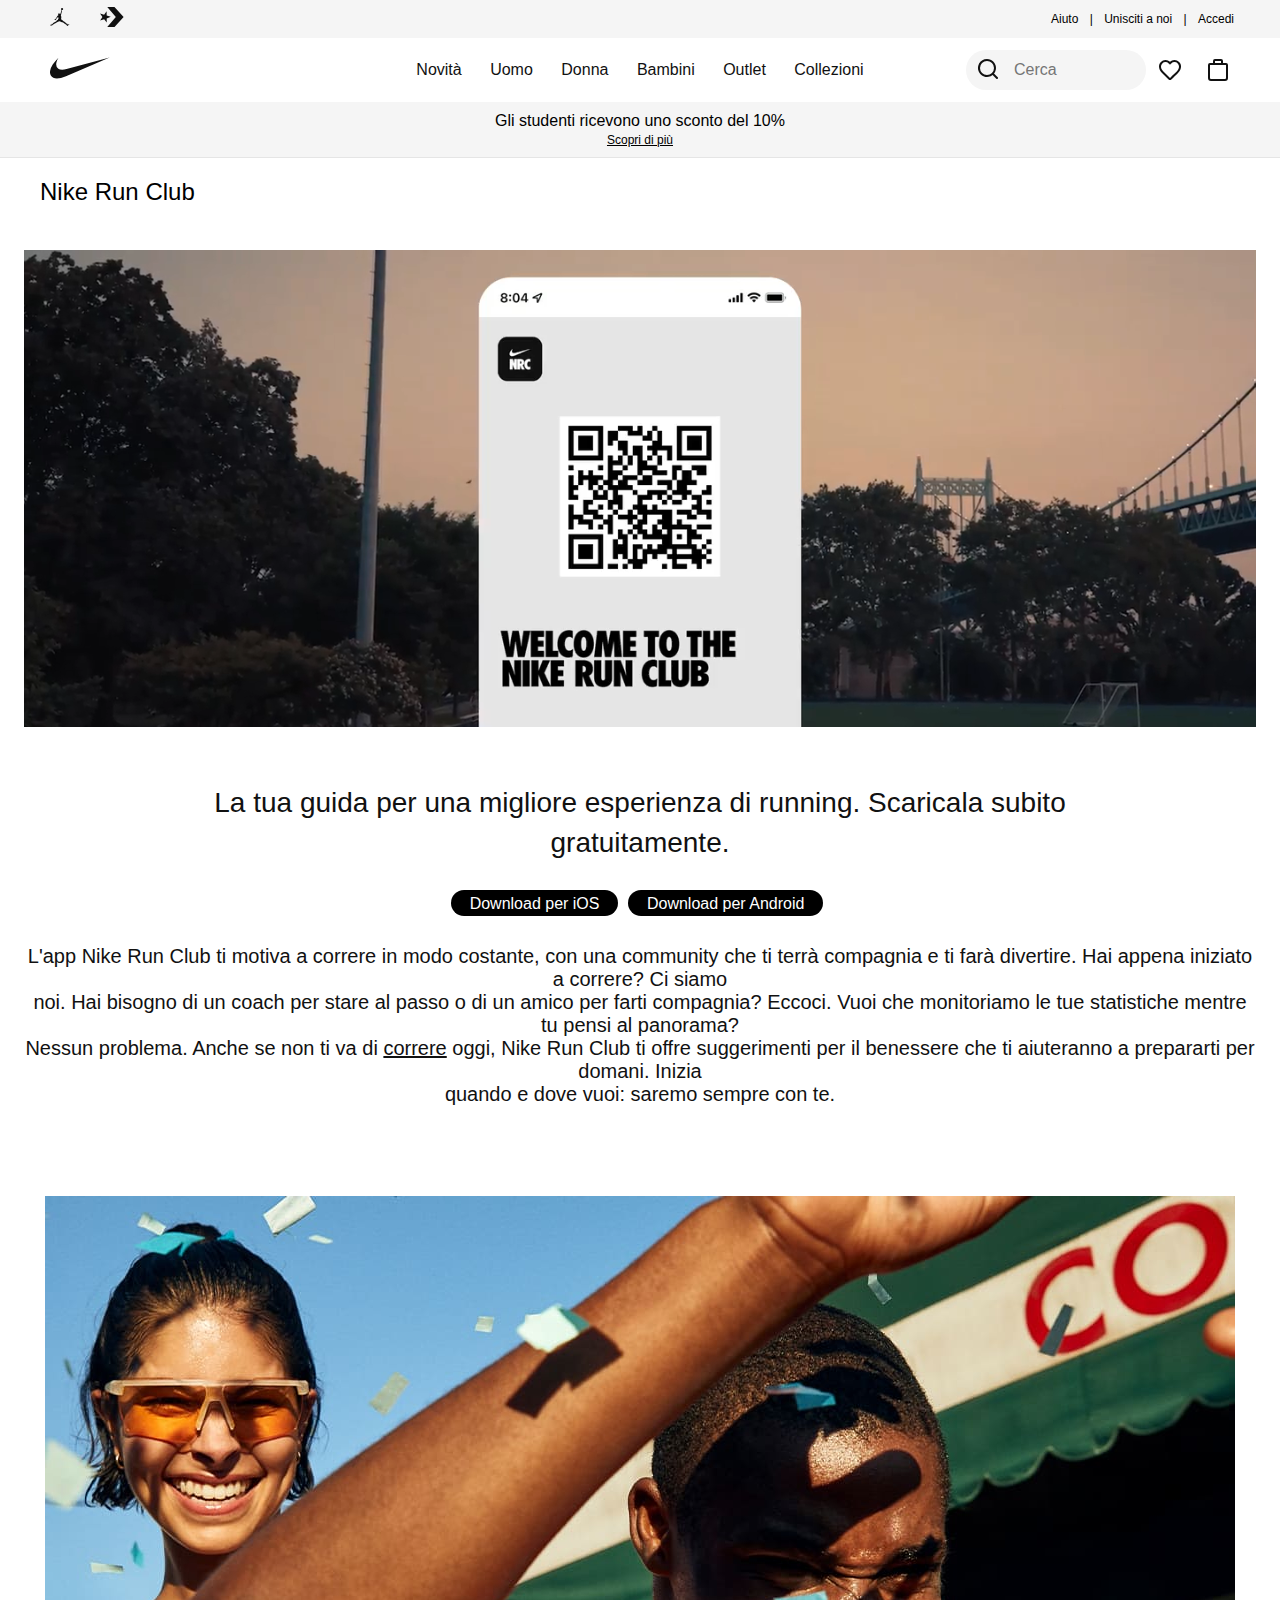
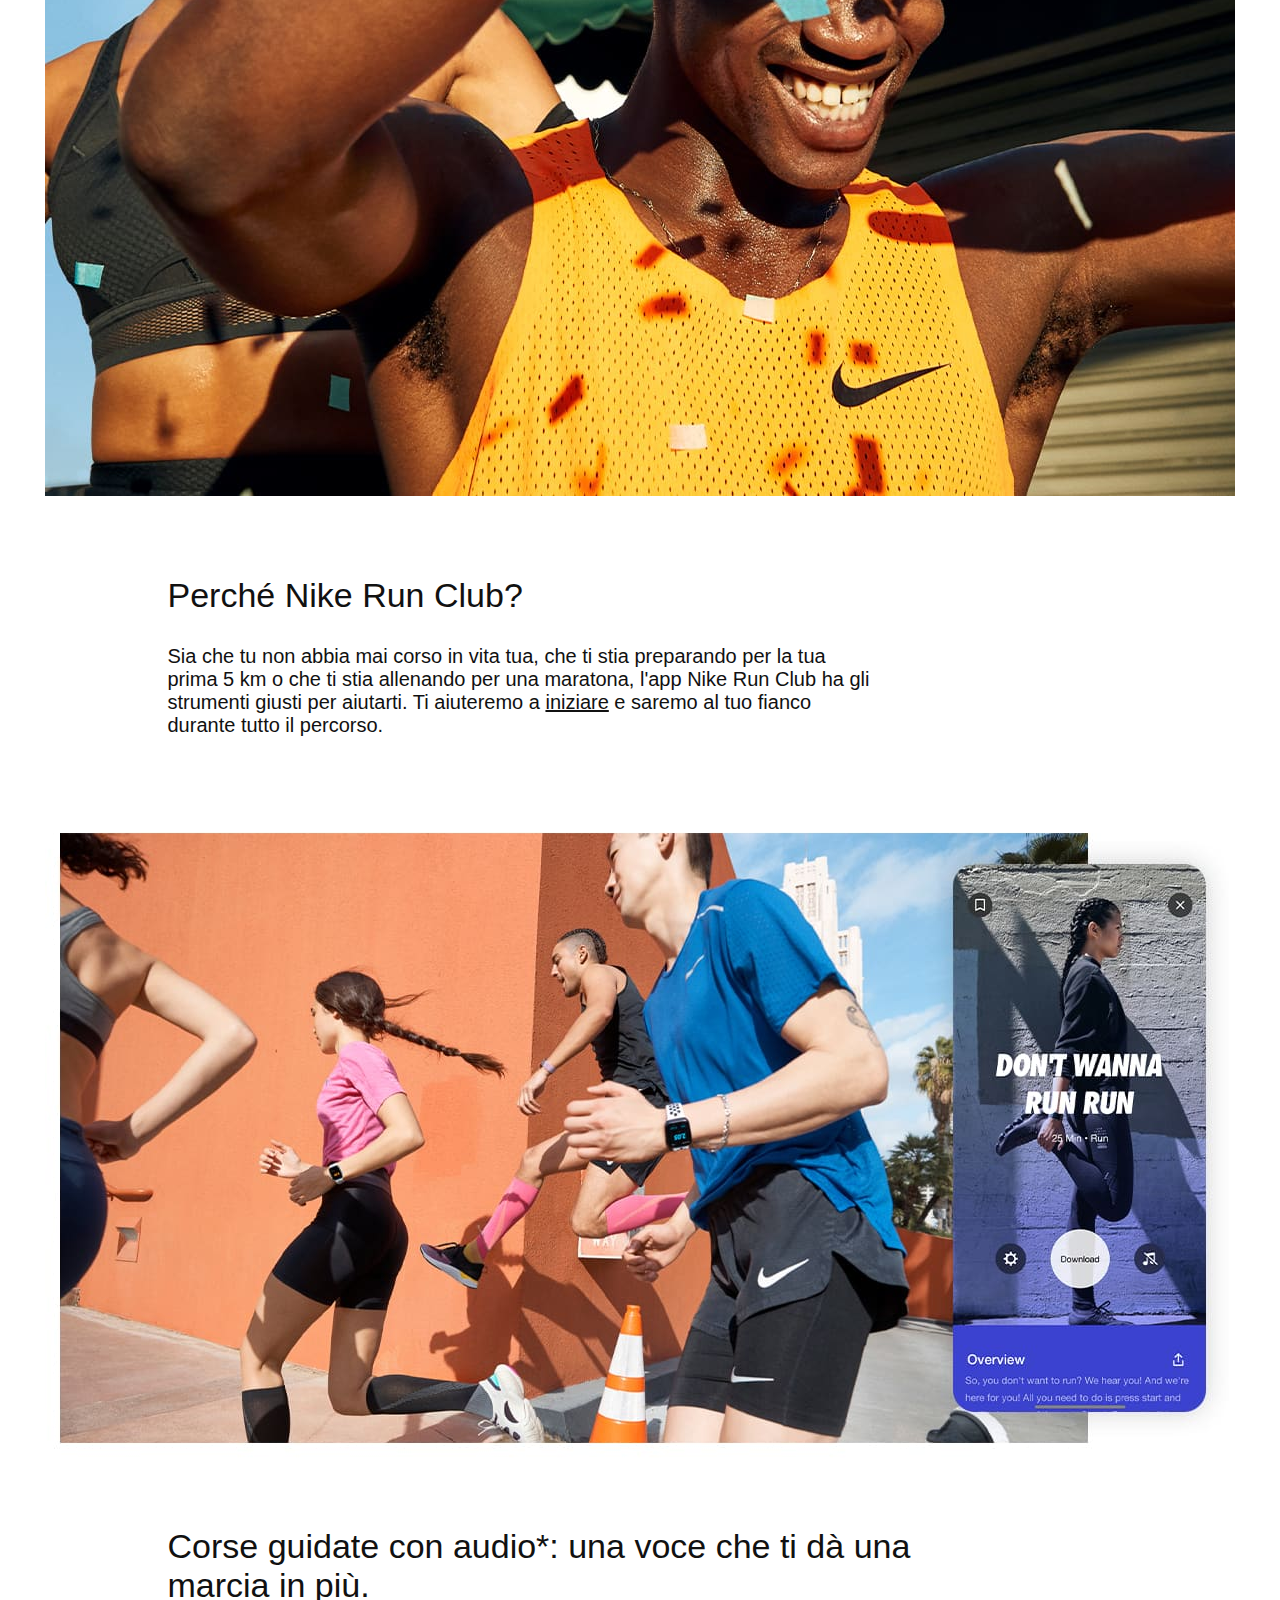
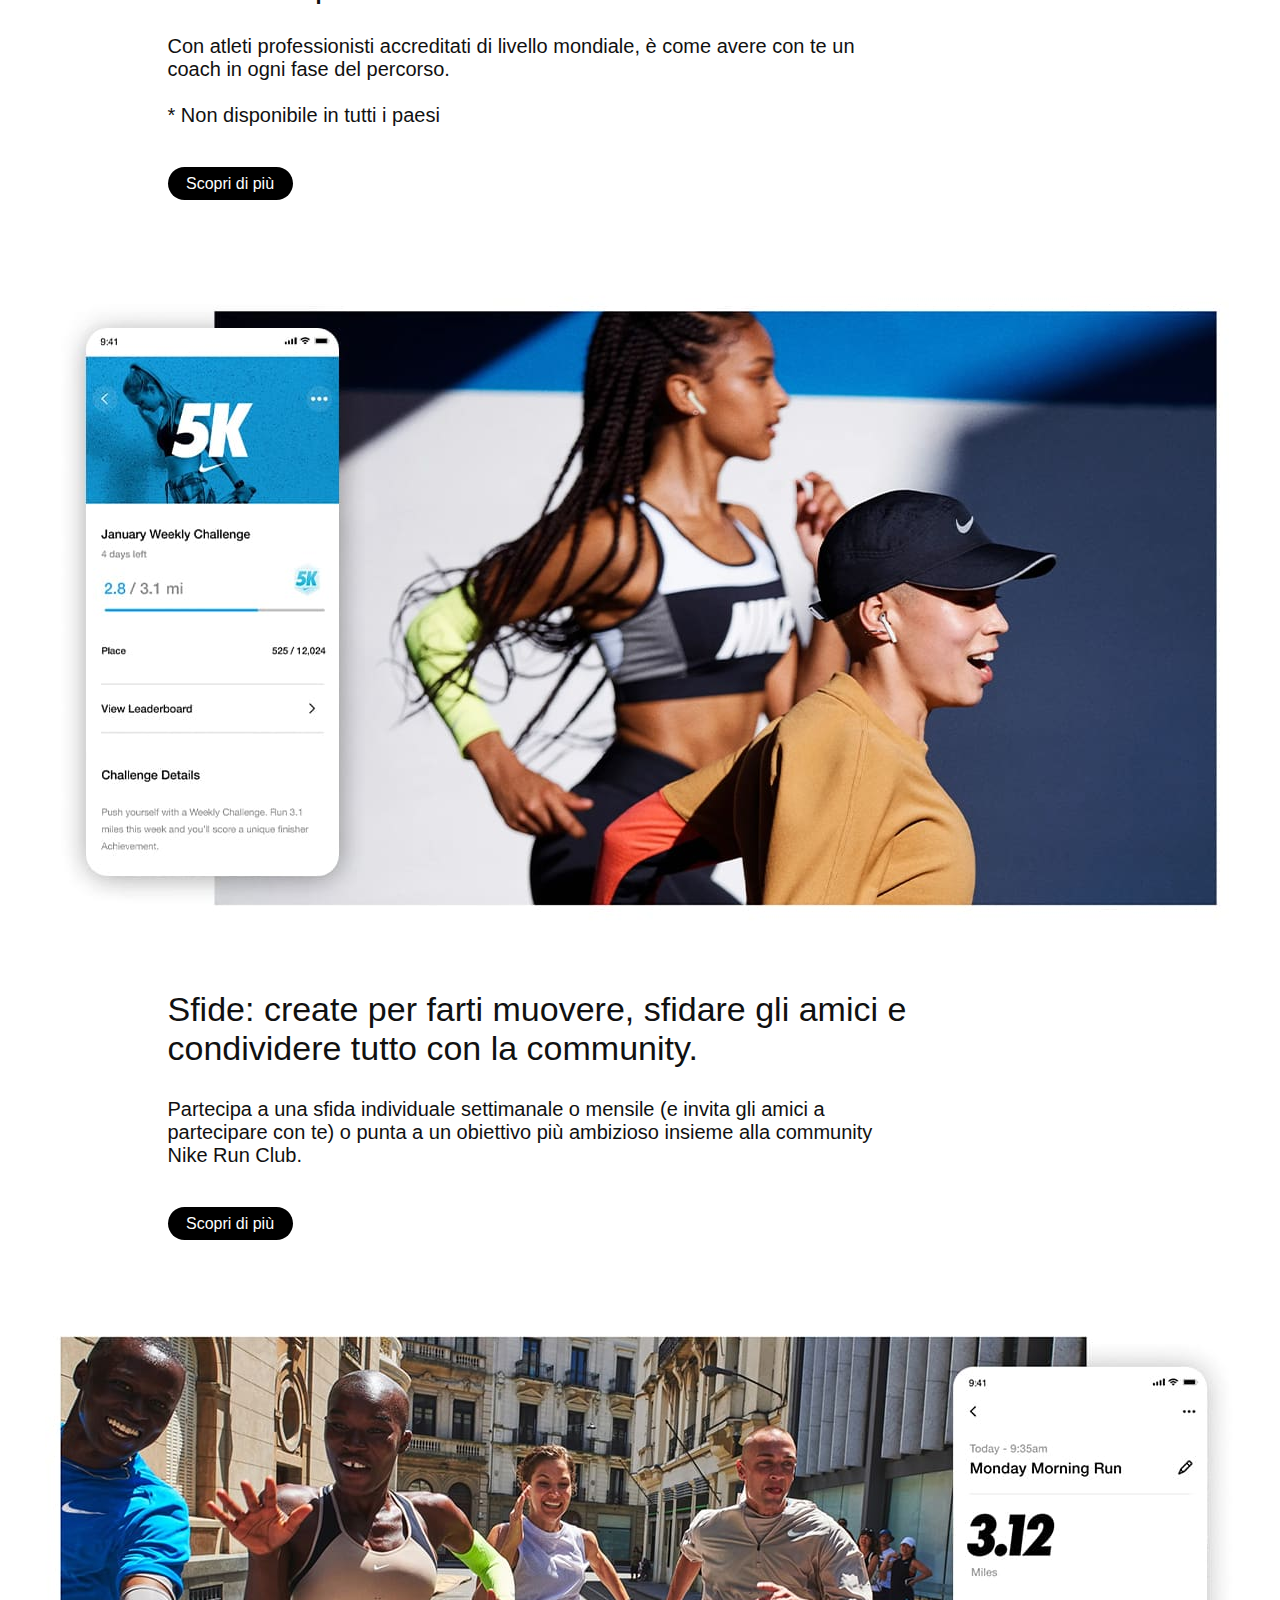
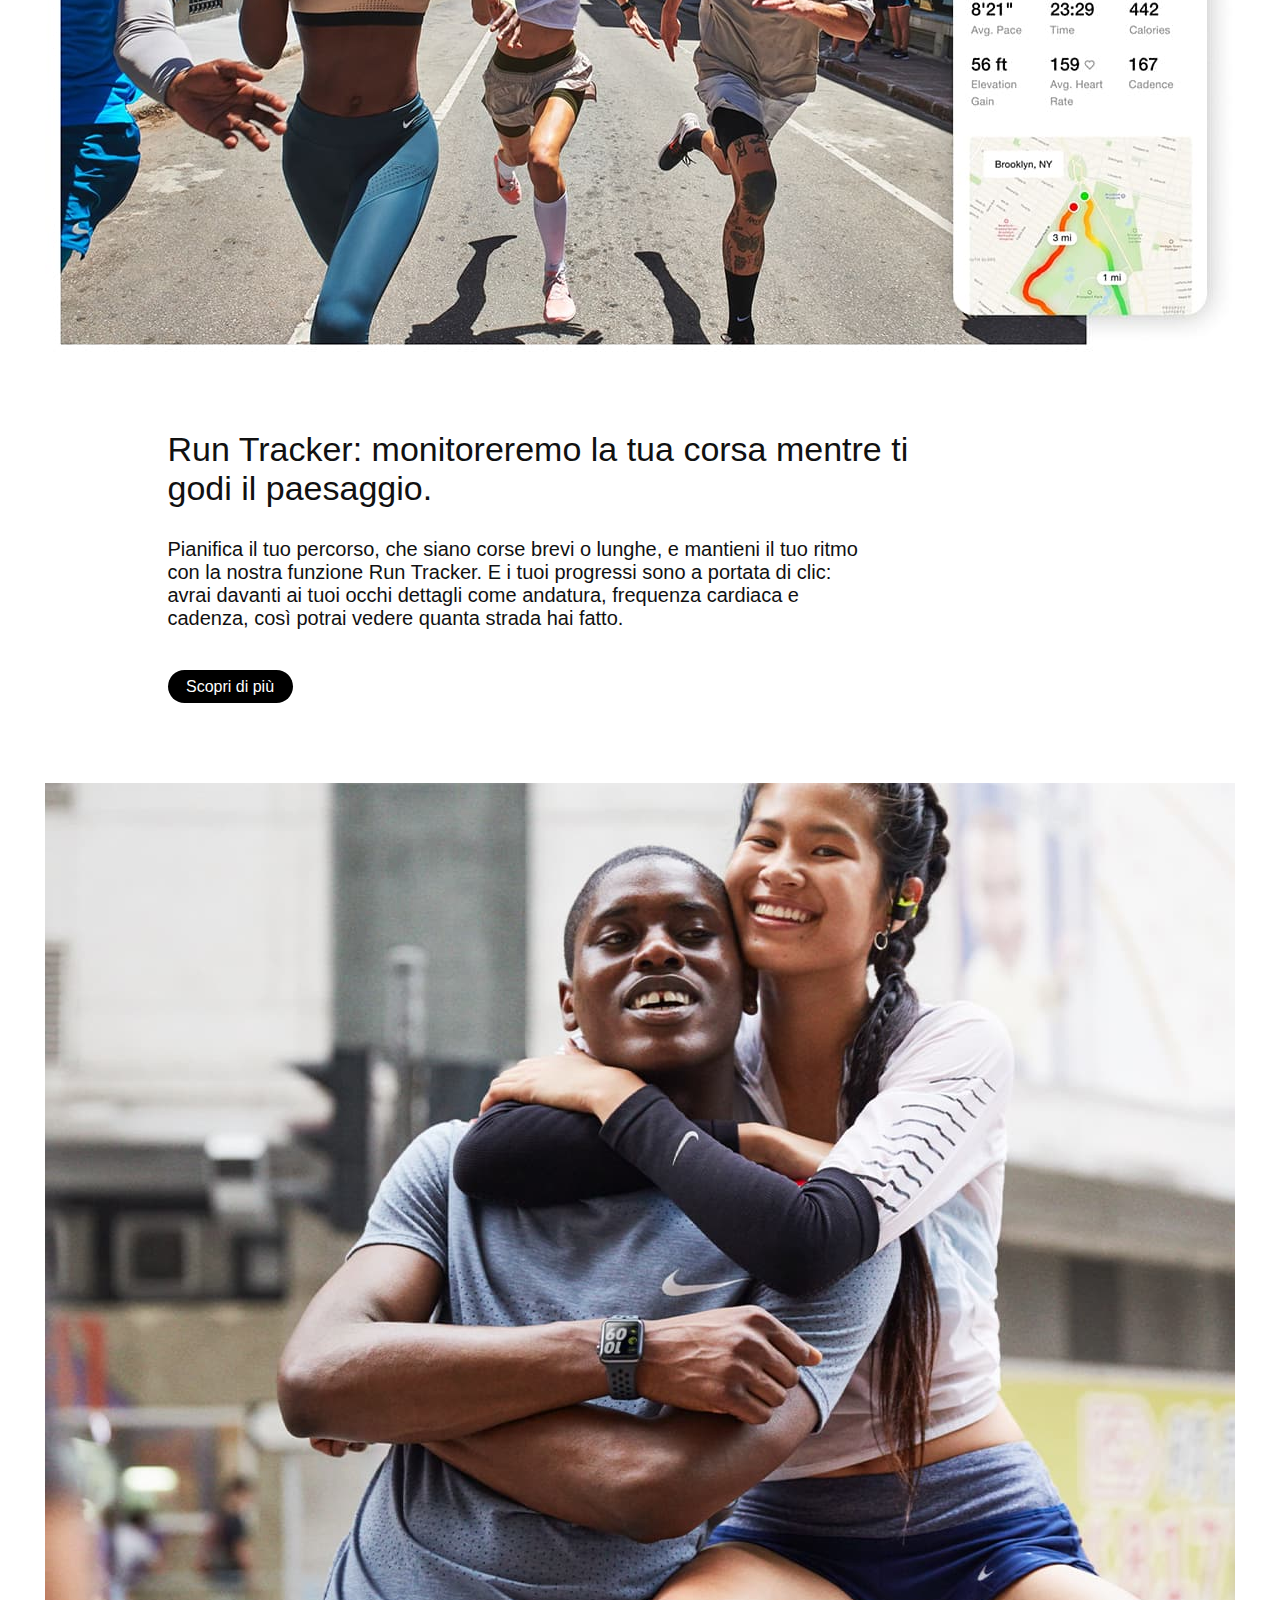
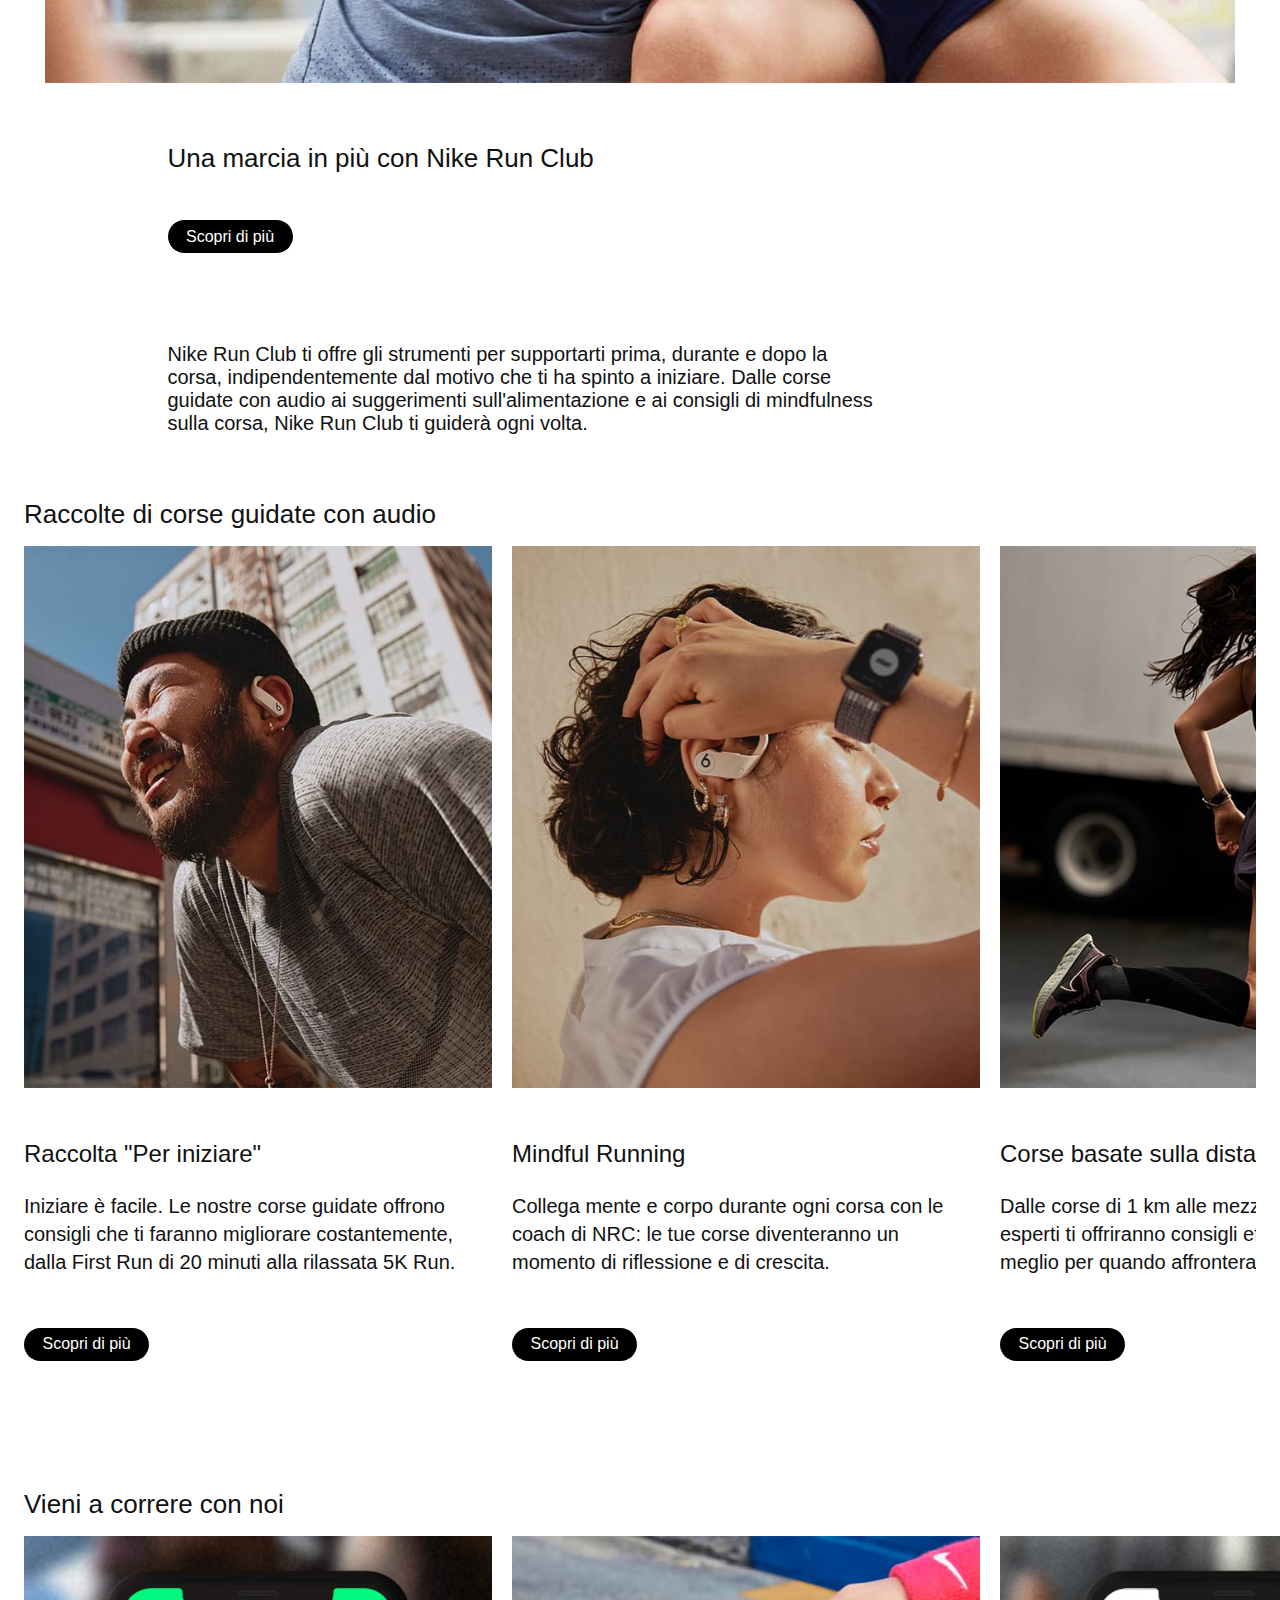
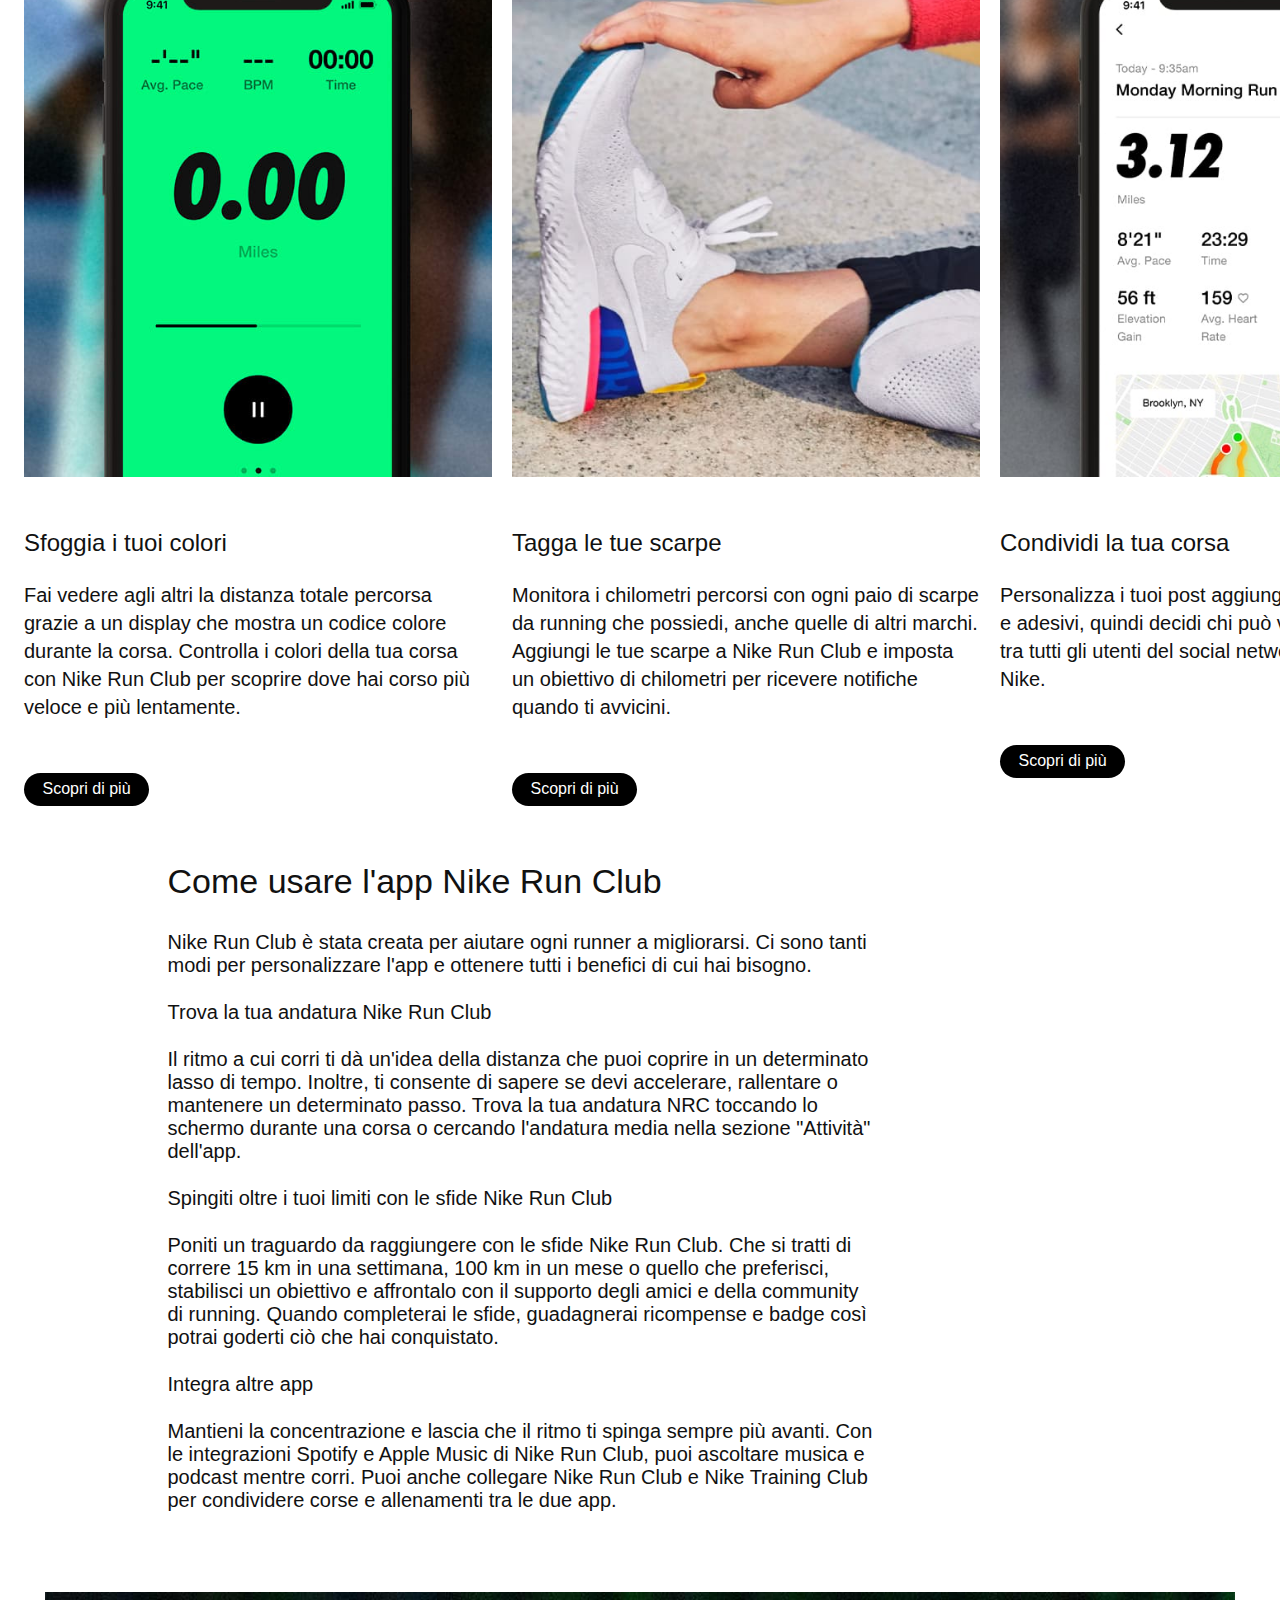
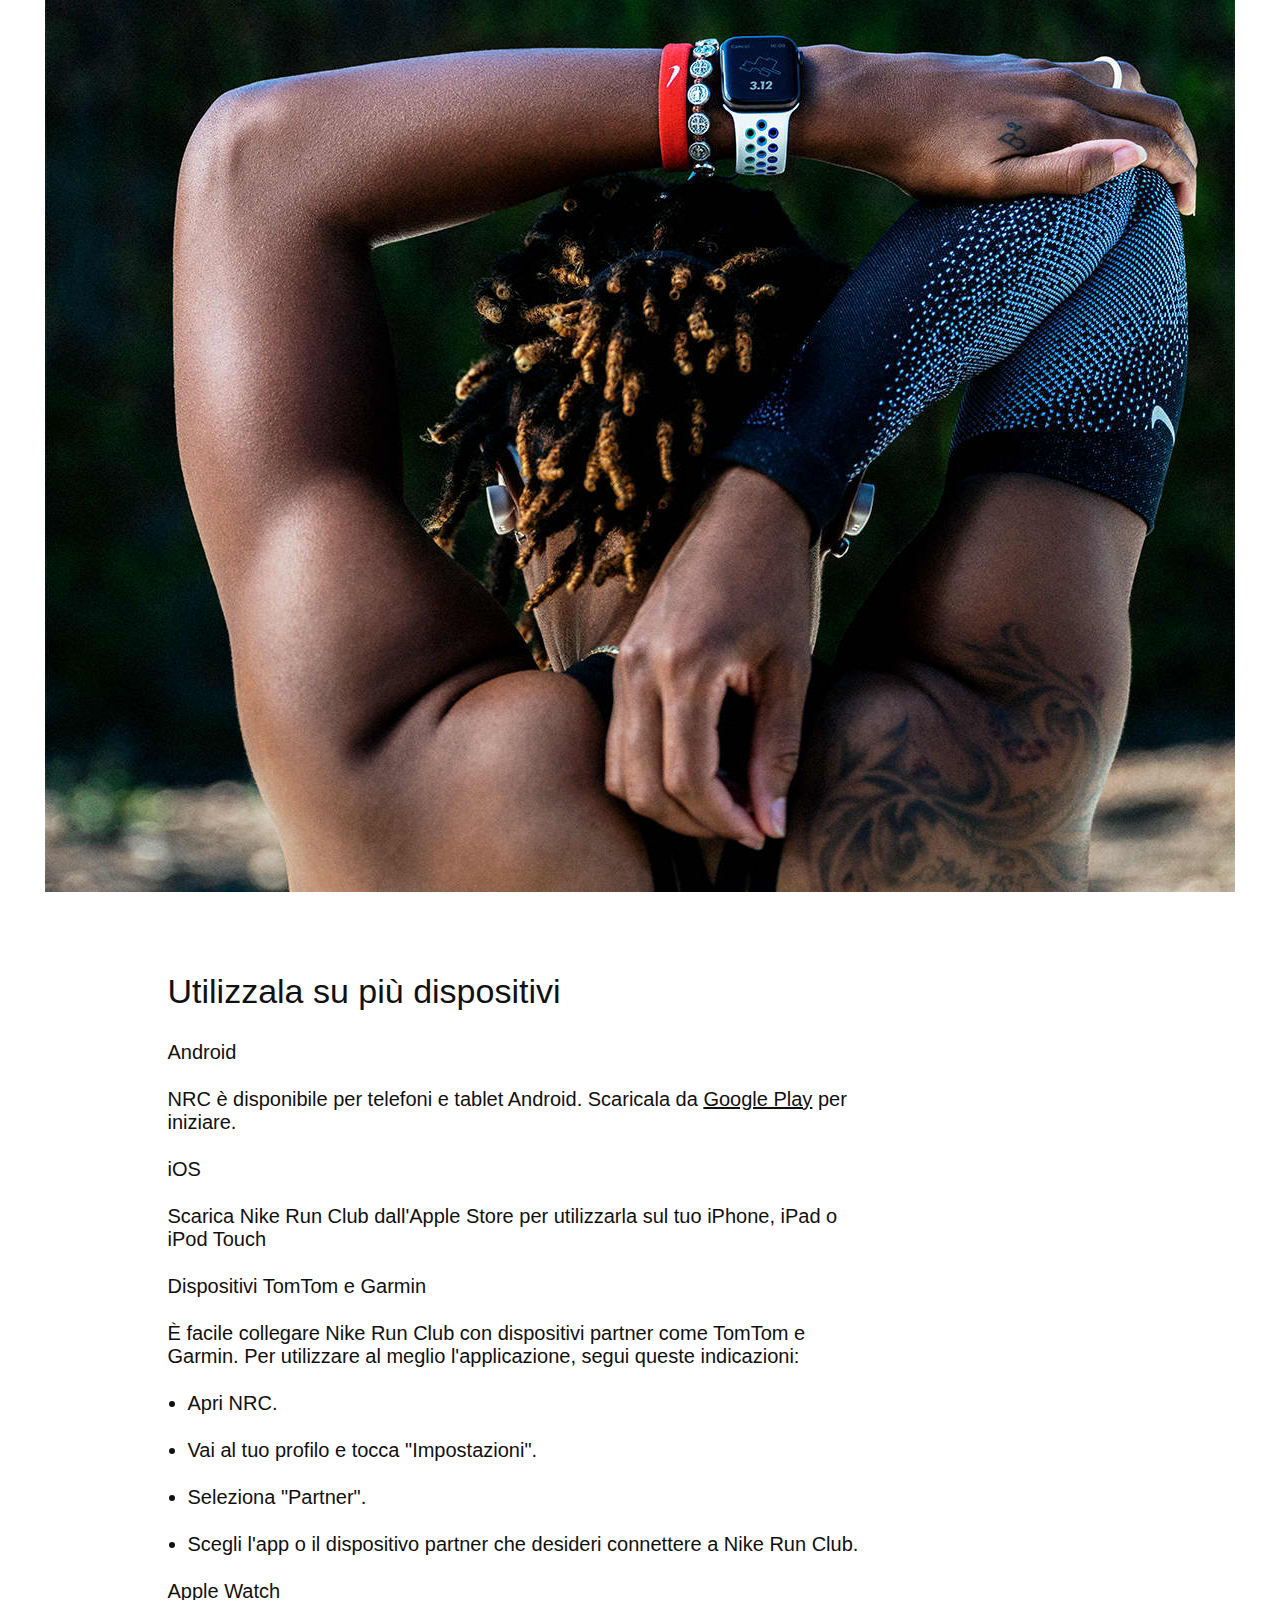
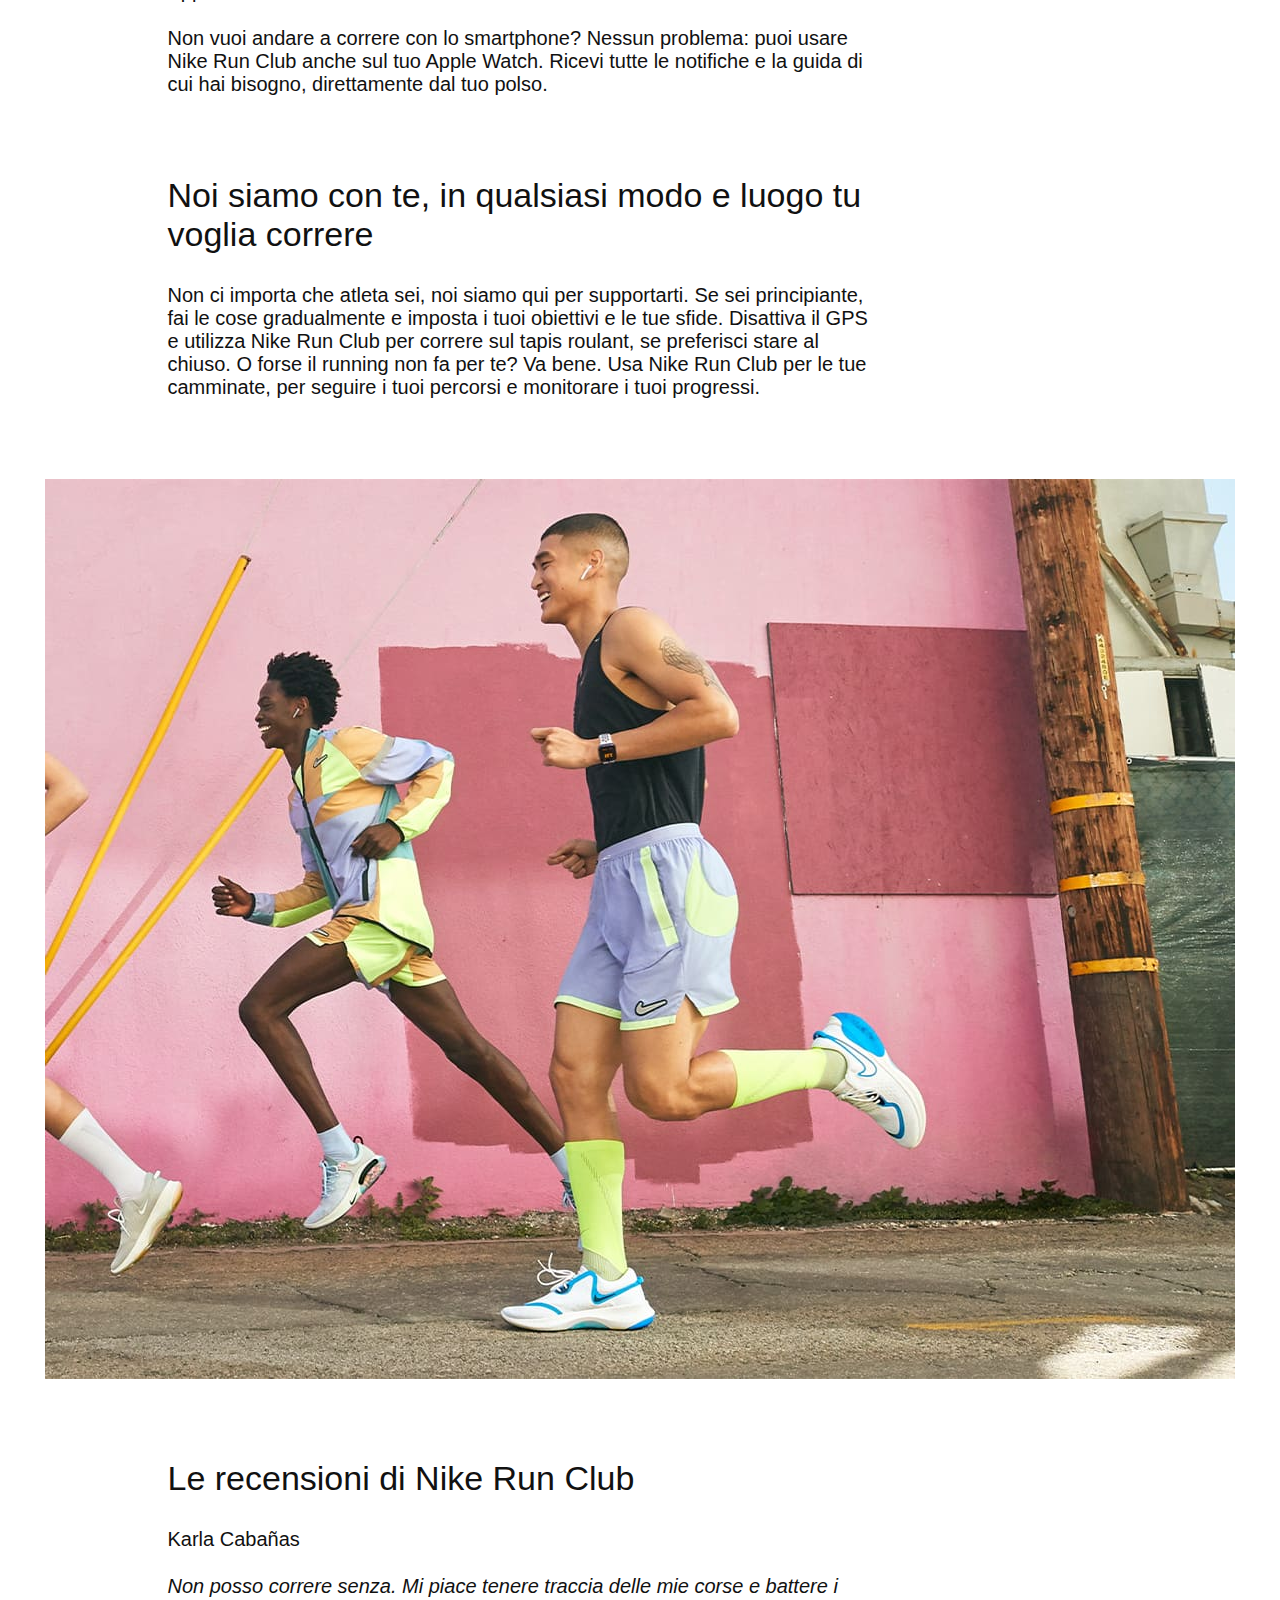
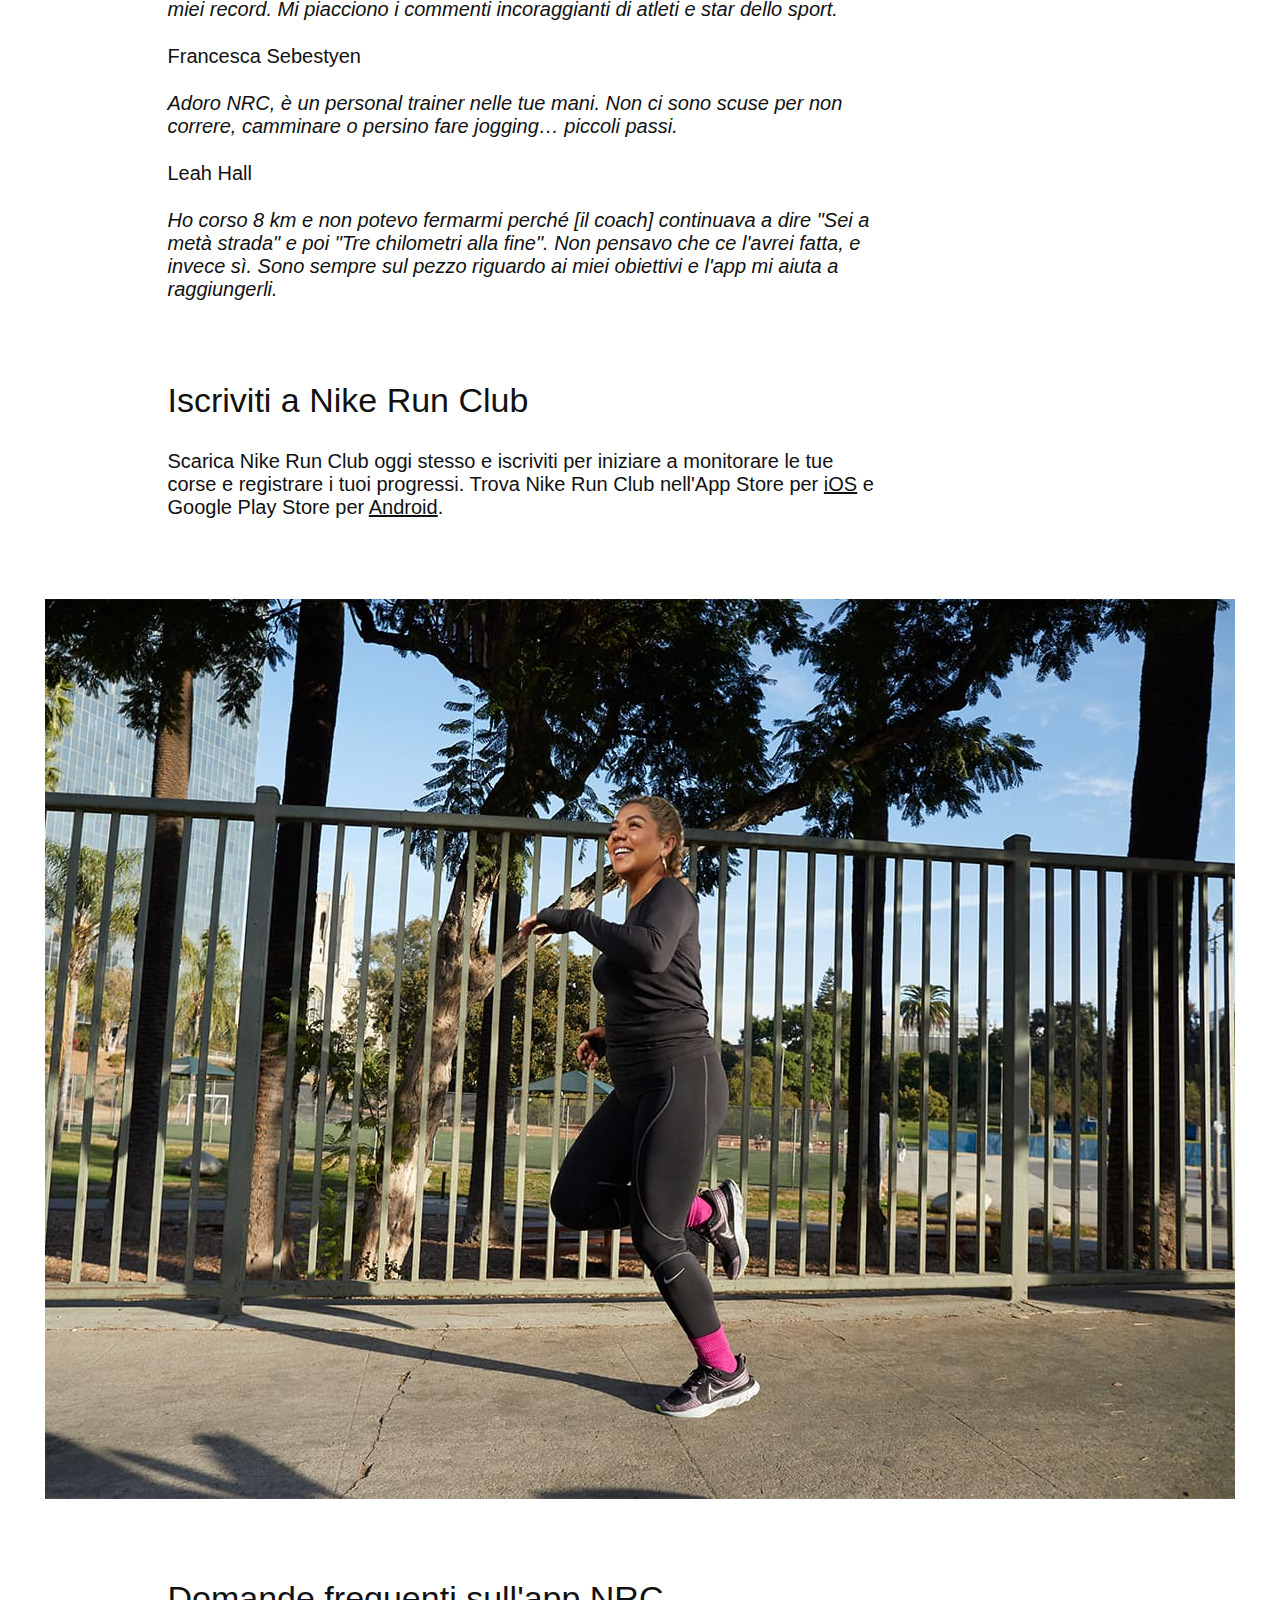
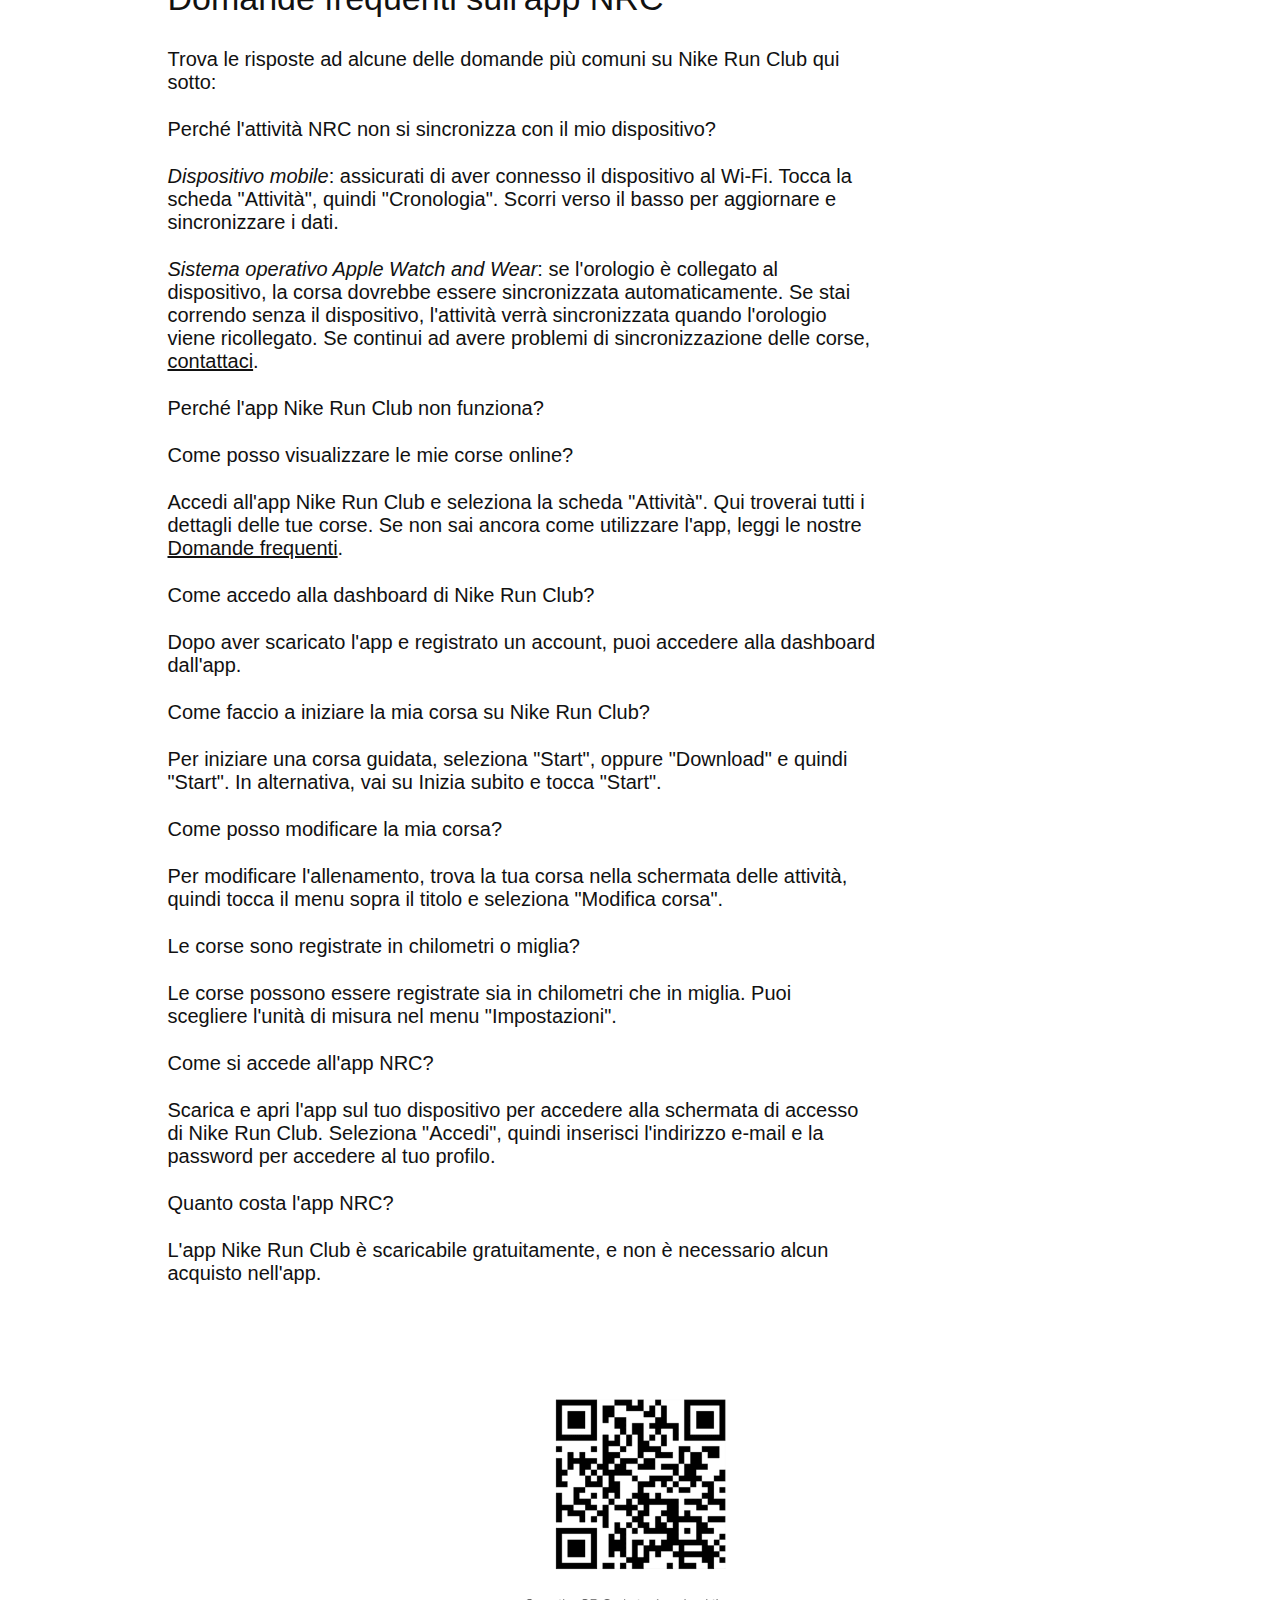
==== nrc/index.html @ 5249f9b6 "push files" ====
<!DOCTYPE html>
<html lang="en">
<head>
    <meta charset="UTF-8">
    <meta http-equiv="X-UA-Compatible" content="IE=edge">
    <meta name="viewport" content="width=device-width, initial-scale=1.0">
    <link rel="stylesheet" href="style.css">
    <title>App Nike Run Club. Nike IT</title>
</head>
<body>
<div class="signin" id="signin">
    <div class="signin-logo"></div>
    <svg fill="#111" height="30px" width="30px" viewBox="0 0 24 24" onclick="showHideSignin();"><path d="M15.04 12L24 2.96 21.04 0 12 8.96 3.04 0 0 2.96 9.04 12 0 20.96 3.04 24 12 14.96 21.04 24 24 20.96z"></path></svg>
    <div class="signin-header">IL TUO ACCOUNT PER ACCEDERE AL MONDO NIKE</div>
    <input id="signin-email" type="email" placeholder="Indirizzo e-mail" value="" name="signin-email">
    <input id="signin-password" type="password" placeholder="Password" value="" name="signin-password">
    <div class="signin-utils"><div class="signin-connected"><input id="signin-checkbox" type="checkbox" name="signin-checkbox" checked="checked">
    <label for="signin-checkbox" class="signin-checkbox">Rimani collegato</label></div>
    <div class="signin-forgot"><a id="signin-forgot" href="#">Hai dimenticato la password?</a></div></div>
    <p class="signin-terms">Effettuando l'accesso, accetti la <a href="#">Politica sulla privacy</a> e i <a href="#">Termini di utilizzo</a> di Nike.</p>
    <input id="signin-button" type="button" value="ACCEDI" onclick="submit();">
    <p class="signin-register">Non sei un member? <a href="#">Unisciti a noi</a></p>
</div>
<div class="modal" id="modal">
    <svg fill="#111" height="30px" width="30px" viewBox="0 0 24 24" onclick="showHideModal();"><path d="M15.04 12L24 2.96 21.04 0 12 8.96 3.04 0 0 2.96 9.04 12 0 20.96 3.04 24 12 14.96 21.04 24 24 20.96z"></path></svg>
    <div class="modal-header">LOREM IPSUM DOLOR SIT AMET</div>
    <p>Lorem ipsum dolor sit amet, consectetur adipiscing elit, sed do eiusmod tempor incididunt ut labore et dolore magna aliqua. Adipiscing commodo elit at imperdiet. At risus viverra adipiscing at in tellus integer feugiat scelerisque. Suspendisse interdum consectetur libero id faucibus nisl tincidunt eget. Eu augue ut lectus arcu bibendum at varius vel. Non enim praesent elementum facilisis leo vel fringilla. Vel orci porta non pulvinar. Risus nec feugiat in fermentum posuere urna nec tincidunt. Nec nam aliquam sem et tortor. Dolor purus non enim praesent elementum facilisis. Sodales ut etiam sit amet nisl purus in mollis. Morbi tempus iaculis urna id volutpat lacus. Pellentesque elit eget gravida cum sociis natoque. Mi quis hendrerit dolor magna eget est lorem. At ultrices mi tempus imperdiet nulla malesuada pellentesque elit eget.</p>

    <p>Volutpat diam ut venenatis tellus in metus vulputate eu scelerisque. Nullam ac tortor vitae purus. Lobortis mattis aliquam faucibus purus in massa tempor nec. A arcu cursus vitae congue mauris rhoncus aenean vel. Risus in hendrerit gravida rutrum quisque non. Non consectetur a erat nam at. Sed felis eget velit aliquet sagittis id. Massa vitae tortor condimentum lacinia quis. Malesuada nunc vel risus commodo. Nulla at volutpat diam ut venenatis tellus in. At ultrices mi tempus imperdiet nulla malesuada pellentesque elit. Arcu cursus vitae congue mauris rhoncus aenean vel. Vulputate eu scelerisque felis imperdiet proin fermentum leo vel orci. Commodo sed egestas egestas fringilla phasellus faucibus scelerisque eleifend. Dui vivamus arcu felis bibendum. Dignissim suspendisse in est ante. In ornare quam viverra orci sagittis eu volutpat. Blandit turpis cursus in hac habitasse platea.</p>
</div>
<header>
    <nav class="nav-responsive">
        <div class="nav-responsive-logo">
            <svg class="pre-logo-svg" height="60px" width="60px" fill="#111" viewBox="0 0 69 32"><path d="M68.56 4L18.4 25.36Q12.16 28 7.92 28q-4.8 0-6.96-3.36-1.36-2.16-.8-5.48t2.96-7.08q2-3.04 6.56-8-1.6 2.56-2.24 5.28-1.2 5.12 2.16 7.52Q11.2 18 14 18q2.24 0 5.04-.72z"></path></svg>
        </div>
        <div class="nav-responsive-right">
            <svg width="24px" height="24px" fill="#111" viewBox="0 0 24 24"><path d="M21.11 4a6.6 6.6 0 0 0-4.79-1.92A6.27 6.27 0 0 0 12 3.84 6.57 6.57 0 0 0 2.89 4c-2.8 2.68-2.45 7.3.88 10.76l6.84 6.63A2 2 0 0 0 12 22a2 2 0 0 0 1.37-.54l.2-.19.61-.57c.6-.57 1.42-1.37 2.49-2.41l2.44-2.39 1.09-1.07c3.38-3.55 3.8-8.1.91-10.83zm-2.35 9.4l-.25.24-.8.79-2.44 2.39c-1 1-1.84 1.79-2.44 2.36L12 20l-6.83-6.68c-2.56-2.66-2.86-6-.88-7.92a4.52 4.52 0 0 1 6.4 0l.09.08a2.12 2.12 0 0 1 .32.3l.9.94.9-.94.28-.27.11-.09a4.52 4.52 0 0 1 6.43 0c1.97 1.9 1.67 5.25-.96 7.98z"></path></svg>
            <svg width="24px" height="24px" fill="#111" viewBox="0 0 24 24"><path d="M16 7a1 1 0 0 1-1-1V3H9v3a1 1 0 0 1-2 0V3a2 2 0 0 1 2-2h6a2 2 0 0 1 2 2v3a1 1 0 0 1-1 1z"></path><path d="M20 5H4a2 2 0 0 0-2 2v13a3 3 0 0 0 3 3h14a3 3 0 0 0 3-3V7a2 2 0 0 0-2-2zm0 15a1 1 0 0 1-1 1H5a1 1 0 0 1-1-1V7h16z"></path></svg>
            <svg width="24px" height="24px" fill="#111" viewBox="0 0 24 24"><path d="M21 13H3c-.6 0-1-.4-1-1s.4-1 1-1h18c.6 0 1 .4 1 1s-.4 1-1 1zm0-8H3c-.6 0-1-.4-1-1s.4-1 1-1h18c.6 0 1 .4 1 1s-.4 1-1 1zm0 16H3c-.6 0-1-.4-1-1s.4-1 1-1h18c.6 0 1 .4 1 1s-.4 1-1 1z"></path></svg>
        </div>
    </nav>
    <nav class="nav">
        <div class="nav-top">
            <div class="nav-top-left">
                <svg height="24px" width="24px" fill="#111" viewBox="0 0 26 32"><path d="M14.4 5.52v-.08q0-.56.36-1t.92-.44 1 .36.48.96-.36 1-.96.4l-.24.08.08.12-.08.44-.16 1.28q.08.08.08.16l-.16.8q-.08.16-.16.24l-.08.32q-.16.64-.28 1.04t-.2.64V12q-.08.4-.12.64t-.28.8q-.16.32 0 1.04l.08.08q0 .24.2.56t.2.56q.08 1.6-.24 2.72l.16.48q.96.48.56 1.04l.4.16q.96.48 1.36.84t.8.76q.32.08.48.24l.24.08q1.68 1.12 3.36 2.72l.32.24v.08l-.08.16.24.16h.08q.24.16.32.16h.08q.08 0 .16-.08l.16-.08q.16-.16.32-.24h.32q.08 0 0 .08l-.32.16-.4.48h.56l.56.08q.24-.08.4-.16l.4-.24q.24-.08.48.16h.08q.08.08-.08.24l-.96.88q-.4.32-.72.4l-1.04.72q-.08.08-.16 0l-.24-.32-.16-.32-.2-.28-.24-.32-.2-.24-.16-.2-.32-.24q-.16 0-.32-.08l-1.04-.8q-.24 0-.56-.24-1.2-1.04-1.6-1.28l-.48-.32-.96-.16q-.48-.08-1.28-.48l-.64-.32q-.64-.32-.88-.32l-.32-.16q-.32-.08-.48-.16l-.16-.16q-.16 0-.32.08l-1.6.8-2 .88q-.8.64-1.52 1.04l-.88.4-1.36.96q-.16.16-.32 0l-.16.16q-.24.08-.32.08l-.32.16v.16h-.16l-.16.24q-.16.32-.32.36t-.2.12-.08.12l-.16.16-.24.16-.36-.04-.48.08-.32.08q-.4.08-.64-.12t-.4-.6q-.16-.24.16-.4l.08-.08q.08-.08.24-.08h.48L1.6 26l.32-.08q0-.16.08-.24.08-.08.24-.08v-.08q-.08-.16-.08-.32-.08-.16-.04-.24t.08-.08h.04l.08.24q.08.4.24.24l.08-.16q.08-.16.24-.16l.16.16.16-.16-.08-.08q0-.08.08-.08l.32-.32q.4-.48.96-.88 1.12-.88 2.4-1.36.4-.4.88-.4.32-.56.96-1.2.56-.4.8-.56.16-.32.4-.32H10l.16-.16q.16-.08.24-.16v-.4q0-.4.08-.64t.4-.24l.32-.32q-.16-.32-.16-.72h-.08q-.16-.24-.16-.48-.24-.4-.32-.64h-.24q-.08.24-.4.32l-.08.16q-.32.56-.56.84t-.88.68q-.4.4-.56.88-.08.24 0 .48l-.08.16h.08q0 .16.08.16h.08q.16.08.16.2t-.24.08-.36-.16-.2-.12l-.24.24q-.16.24-.32.2t-.08-.12l.08-.08q.08-.16 0-.16l-.64.16q-.08.08-.2 0t.04-.16l.4-.16q0-.08-.08-.08-.32.16-.64.08l-.4-.08-.08-.08q0-.08.08-.08.32.08.8-.08l.56-.24.64-.72.08-.16q.32-.64.68-1.16t.76-.84l.08-.32q.16-.32.32-.56t.4-.64l.24-.32q.32-.48.72-.48l.24-.24q.08-.08.08-.24l.16-.16-.08-.08q-.48-.4-.48-.72-.08-.56.36-.96t.88-.36.68.28l.16.16q.08 0 .08.08l.32.16v.24q.16.16.16.24.16-.24.48-.56l.4-1.28q0-.32.16-.64l.16-.24v-.16l.24-.96h.16l.24-.96q.08-.24 0-.56l-.32-.8z"></path></svg>
                <svg height="24px" width="24px" fill="#111" viewBox="0 0 39 33"><path d="M10.94 25.626l-4.236-5.501L.201 22.28l3.734-5.756L.11 10.777l6.59 2.031 4.026-5.474.14 6.785 6.64 2.175-6.594 2.446.028 6.886zm.824 7.239l13.952-16.393L11.806.107h11.697l14.871 16.389-14.8 16.369h-11.81z"></path></svg>
            </div>

            <div class="nav-top-right">
                <ul>
                    <li class="link-help"><a href="#">Aiuto</a></li> |
                    <div class="nav-top-right help">
                        <h4>Aiuto</h4>
                        <ul>
                            <li><a href="#">Stato ordine</a></li>
                            <li><a href="#">Spedizione e consegna</a></li>
                            <li><a href="#">Restituzioni</a></li>
                            <li><a href="#">Tabelle delle taglie e delle misure</a></li>
                            <li><a href="#">Contattaci</a></li>
                            <li><a href="#">Informativa sulla privacy</a></li>
                            <li><a href="#">Condizioni di vendita</a></li>
                            <li><a href="#">Condizioni d'uso</a></li>
                            <li><a href="#">Invia feedback</a></li>
                        </ul>
                    </div> 
                    <li><a href="#">Unisciti a noi</a></li> |
                    <li><a href="#" onclick="showHideSignin();">Accedi</a></li> 
                </ul>
            </div>  
        </div>
        <div class="nav-center">
            <div class="nav-center-logo">
                <svg class="pre-logo-svg" height="60px" width="60px" fill="#111" viewBox="0 0 69 32"><path d="M68.56 4L18.4 25.36Q12.16 28 7.92 28q-4.8 0-6.96-3.36-1.36-2.16-.8-5.48t2.96-7.08q2-3.04 6.56-8-1.6 2.56-2.24 5.28-1.2 5.12 2.16 7.52Q11.2 18 14 18q2.24 0 5.04-.72z"></path></svg>
            </div>
            <div class="nav-center-menu">
                <ul>
                    <li class="link-new-releases"><a href="#">Novità</a></li>
                    <div class="nav-center-menu new-releases">
                        <div class="nav-center-menu col-1">
                            <h4>In evidenza</h4>
                            <ul>
                                <li><a href="#">Tutti i nuovi arrivi</a></li>
                                <li><a href="#">Best seller</a></li>
                                <li><a href="#">Calendario dei lanci SNKRS</a></li>
                            </ul>
                        </div>
                        <div class="nav-center-menu col-2">
                            <h4>Novità per lui</h4>
                            <ul>
                                <li><a href="#">Scarpe</a></li>
                                <li><a href="#">Abbigliamento</a></li>
                                <li><a href="#">Attrezzatura</a></li>
                                <li><a href="#">Tutte le novità - Uomo</a></li>
                            </ul>
                        </div>
                        <div class="nav-center-menu col-3">
                            <h4>Novità per lei</h4>
                            <ul>
                                <li><a href="#">Scarpe</a></li>
                                <li><a href="#">Abbigliamento</a></li>
                                <li><a href="#">Attrezzatura</a></li>
                                <li><a href="#">Tutte le novità - Donna</a></li>
                            </ul>
                        </div>
                        <div class="nav-center-menu col-4">
                            <h4>Novità per bambini</h4>
                            <ul>
                                <li><a href="#">Scarpe - Bambino/Ragazzo</a></li>
                                <li><a href="#">Abbigliamento - Bambino/Ragazzo</a></li>
                                <li><a href="#">Attrezzatura - Bambina/Ragazza</a></li>
                                <li><a href="#">Tutte le novità - Bambini</a></li>
                            </ul>
                        </div>
                        <div class="nav-center-menu col-5">
                            <h4>Acquista per brand</h4>
                            <ul>
                                <li><a href="#">Nike Sportswear</a></li>
                                <li><a href="#">NikeLab</a></li>
                                <li><a href="#">Jordan</a></li>
                                <li><a href="#">Nike SB</a></li>
                                <li><a href="#">ACG</a></li>
                                <li><a href="#">Nike Pro</a></li>
                            </ul>
                        </div>
                    </div>
                    <li class="link-men"><a href="#">Uomo</a></li>
                    <div class="nav-center-menu men">
                        <div class="nav-center-menu col-1">
                            <h4>In evidenza</h4>
                            <ul>
                                <li><a href="#">Novità</a></li>
                                <li><a href="#">Best seller</a></li>
                                <li><a href="#">Calendario dei lanci SNKRS</a></li>
                                <li><a href="#">Accesso per i member</a></li>
                                <li><a href="#">Nike Essentials</a></li>
                                <li><a href="#">Materiali sostenibili</a></li>
                            </ul>
                        </div>
                        <div class="nav-center-menu col-2">
                            <h4>Scarpe</h4>
                            <ul>
                                <li><a href="#">Tutte le scarpe</a></li>
                                <li><a href="#">Tutte le scarpe scontate</a></li>
                                <li><a href="#">Lifestyle</a></li>
                                <li><a href="#">Running</a></li>
                                <li><a href="#">Basket</a></li>
                                <li><a href="#">Calcio</a></li>
                                <li><a href="#">Jordan</a></li>
                                <li><a href="#">Fitness e Training</a></li>
                                <li><a href="#">Skateboard</a></li>
                                <li><a href="#">Tennis</a></li>
                                <li><a href="#">Golf</a></li>
                                <li><a href="#">Personalizza con Nike By You</a></li>
                            </ul>

                            <h4>Accessori</h4>
                            <ul>
                                <li><a href="#">Tutti gli accessori</a></li>
                                <li><a href="#">Borse e zaini</a></li>
                            </ul>
                        </div>
                        <div class="nav-center-menu col-3">
                            <h4>Abbigliamento</h4>
                            <ul>
                                <li><a href="#">Tutto l'abbigliamento</a></li>
                                <li><a href="#">Tutto l'abbigliamento scontato</a></li>
                                <li><a href="#">Felpe</a></li>
                                <li><a href="#">Maglie e t-shirt</a></li>
                                <li><a href="#">Pantaloni e tights</a></li>
                                <li><a href="#">Tute</a></li>
                                <li><a href="#">Set coordinati</a></li>
                                <li><a href="#">Shorts</a></li>
                                <li><a href="#">Giacche e smanicati</a></li>
                                <li><a href="#">Divise e maglie</a></li>
                                <li><a href="#">Polo</a></li>
                                <li><a href="#">Plus size & tall</a></li>
                                <li><a href="#">Calze</a></li>
                            </ul>
                        </div>
                        <div class="nav-center-menu col-4">
                            <h4>Acquista per sport</h4>
                            <ul>
                                <li><a href="#">Running</a></li>
                                <li><a href="#">Calcio</a></li>
                                <li><a href="#">Basket</a></li>
                                <li><a href="#">Tennis</a></li>
                                <li><a href="#">Golf</a></li>
                                <li><a href="#">Fitness e training</a></li>
                                <li><a href="#">Cross training</a></li>
                                <li><a href="#">Skateboard</a></li>
                                <li><a href="#">Yoga</a></li>
                            </ul>

                            <h4>Personalizza</h4>
                            <ul>
                                <li><a href="#">Nike By You</a></li>
                                <li><a href="#">Scarpe personalizzate</a></li>
                                <li><a href="#">Maglie da calcio personalizzate</a></li>
                            </ul>
                        </div>
                    </div>
                    <li class="link-women"><a href="#">Donna</a></li>
                    <div class="nav-center-menu women">
                        <div class="nav-center-menu col-1">
                            <h4>In evidenza</h4>
                            <ul>
                                <li><a href="#">Novità</a></li>
                                <li><a href="#">Best seller</a></li>
                                <li><a href="#">Calendario dei lanci SNKRS</a></li>
                                <li><a href="#">Accesso per i member</a></li>
                                <li><a href="#">Nike Essentials</a></li>
                                <li><a href="#">Materiali sostenibili</a></li>
                            </ul>
                        </div>
                        <div class="nav-center-menu col-2">
                            <h4>Scarpe</h4>
                            <ul>
                                <li><a href="#">Tutte le scarpe</a></li>
                                <li><a href="#">Tutte le scarpe scontate</a></li>
                                <li><a href="#">Lifestyle</a></li>
                                <li><a href="#">Running</a></li>
                                <li><a href="#">Fitness e training</a></li>
                                <li><a href="#">Jordan</a></li>
                                <li><a href="#">Basket</a></li>
                                <li><a href="#">Tennis</a></li>
                                <li><a href="#">Calcio</a></li>
                                <li><a href="#">Golf</a></li>
                                <li><a href="#">Skateboard</a></li>
                                <li><a href="#">Personalizza con Nike By You</a></li>
                            </ul>

                            <h4>Accessori</h4>
                            <ul>
                                <li><a href="#">Tutti gli accessori</a></li>
                                <li><a href="#">Borse e zaini</a></li>
                            </ul>
                        </div>
                        <div class="nav-center-menu col-3">
                            <h4>Abbigliamento</h4>
                            <ul>
                                <li><a href="#">Tutto l'abbigliamento</a></li>
                                <li><a href="#">Tutto l'abbigliamento scontato</a></li>
                                <li><a href="#">Pantaloni e leggings</a></li>
                                <li><a href="#">Maglie e t-shirt</a></li>
                                <li><a href="#">Felpe</a></li>
                                <li><a href="#">Shorts</a></li>
                                <li><a href="#">Reggiseni sportivi</a></li>
                                <li><a href="#">Giacche e smanicati</a></li>
                                <li><a href="#">Tute</a></li>
                                <li><a href="#">Set coordinati</a></li>
                                <li><a href="#">Gonne e abiti</a></li>
                                <li><a href="#">Divise e maglie</a></li>
                                <li><a href="#">Plus size</a></li>
                                <li><a href="#">Calze</a></li>
                            </ul>
                        </div>
                        <div class="nav-center-menu col-4">
                            <h4>Acquista per sport</h4>
                            <ul>
                                <li><a href="#">Running</a></li>
                                <li><a href="#">Fitness e training</a></li>
                                <li><a href="#">Yoga</a></li>
                                <li><a href="#">Cross training</a></li>
                                <li><a href="#">Tennis</a></li>
                                <li><a href="#">Golf</a></li>
                                <li><a href="#">Danza</a></li>
                                <li><a href="#">Basket</a></li>
                                <li><a href="#">Calcio</a></li>
                                <li><a href="#">Skateboard</a></li>
                            </ul>

                            <h4>Personalizza</h4>
                            <ul>
                                <li><a href="#">Nike By You</a></li>
                                <li><a href="#">Scarpe personalizzate</a></li>
                                <li><a href="#">Maglie da calcio personalizzate</a></li>
                            </ul>
                        </div>
                    </div>
                    <li class="link-kids"><a href="#">Bambini</a></li>
                    <div class="nav-center-menu kids">
                        <div class="nav-center-menu col-1">
                            <h4>In evidenza</h4>
                            <ul>
                                <li><a href="#">Novità</a></li>
                                <li><a href="#">Best seller</a></li>
                                <li><a href="#">Fleece</a></li>
                                <li><a href="#">Articoli sportivi</a></li>
                                <li><a href="#">Danza</a></li>
                                <li><a href="#">Materiali sostenibili</a></li>
                            </ul>
                        </div>
                        <div class="nav-center-menu col-2">
                            <h4>Scarpe</h4>
                            <ul>
                                <li><a href="#">Tutte le scarpe</a></li>
                                <li><a href="#">Tutte le scarpe sportive</a></li>
                                <li><a href="#">Neonati e bimbi piccoli (17-27)</a></li>
                                <li><a href="#">Bambini (27,5-35)</a></li>
                                <li><a href="#">Ragazzi (35,5-40)</a></li>
                                <li><a href="#">Lifestyle</a></li>
                                <li><a href="#">Calcio</a></li>
                                <li><a href="#">Running</a></li>
                                <li><a href="#">Jordan</a></li>
                                <li><a href="#">Air Max</a></li>
                                <li><a href="#">Air Force 1</a></li>
                            </ul>
                        </div>
                        <div class="nav-center-menu col-3">
                            <h4>Abbigliamento Bambino/Ragazzo</h4>
                            <ul>
                                <li><a href="#">Tutto l'abbigliamento - Bambino/Ragazzo</a></li>
                                <li><a href="#">Neonati e bimbi piccoli (0-36 mesi)</a></li>
                                <li><a href="#">Bambini (96-128 cm)</a></li>
                                <li><a href="#">Ragazzi (122-170 cm)</a></li>
                                <li><a href="#">Abbigliamento sportivo</a></li>
                                <li><a href="#">Felpe</a></li>
                                <li><a href="#">Pantaloni e tights</a></li>
                                <li><a href="#">Tute</a></li>
                                <li><a href="#">Giacche e smanicati</a></li>
                                <li><a href="#">Maglie e t-shirt</a></li>
                                <li><a href="#">Shorts</a></li>
                                <li><a href="#">Divise e maglie</a></li>
                                <li><a href="#">Calze</a></li>
                            </ul>

                            <h4>Accessori</h4>
                            <ul>
                                <li><a href="#">Borse e zaini</a></li>
                                <li><a href="#">Cappelli</a></li>
                            </ul>
                        </div>
                        <div class="nav-center-menu col-4">
                            <h4>Abbigliamento Bambina/Ragazza</h4>
                            <ul>
                                <li><a href="#">Tutto l'abbigliamento - Bambina/Ragazza</a></li>
                                <li><a href="#">Neonati e bimbi piccoli (0-36 mesi)</a></li>
                                <li><a href="#">Bambini (96-128 cm)</a></li>
                                <li><a href="#">Ragazzi (122-170 cm)</a></li>
                                <li><a href="#">Abbigliamento sportivo</a></li>
                                <li><a href="#">Reggiseni sportivi</a></li>
                                <li><a href="#">Felpe</a></li>
                                <li><a href="#">Pantaloni e leggings</a></li>
                                <li><a href="#">Tute</a></li>
                                <li><a href="#">Giacche e smanicati</a></li>
                                <li><a href="#">Maglie e t-shirt</a></li>
                                <li><a href="#">Shorts</a></li>
                                <li><a href="#">Gonne e abiti</a></li>
                                <li><a href="#">Divise e maglie</a></li>
                                <li><a href="#">Calze</a></li>
                            </ul>
                        </div>
                        <div class="nav-center-menu col-5">
                            <h4>Neonati e bimbi piccoli</h4>
                            <ul>
                                <li><a href="#">Bimba</a></li>
                                <li><a href="#">Bimbo</a></li>
                                <li><a href="#">Tutte le scarpe - Bimbi</a></li>
                                <li><a href="#">Tutto l'abbigliamento - Bimbi</a></li>
                                <li><a href="#">Completi per bimbi</a></li>
                            </ul>
                        </div>
                    </div>
                    <li class="link-outlet"><a href="#">Outlet</a></li>
                    <div class="nav-center-menu outlet">
                        <div class="nav-center-menu col-1">
                            <h4>In evidenza</h4>
                            <ul>
                                <li><a href="#">Tutti gli articoli scontati</a></li>
                                <li><a href="#">Capi invernali scontati</a></li>
                            </ul>
                        </div>
                        <div class="nav-center-menu col-2">
                            <h4>Sconti per lui</h4>
                            <ul>
                                <li><a href="#">Best seller per lui</a></li>
                                <li><a href="#">Scarpe</a></li>
                                <li><a href="#">Abbigliamento</a></li>
                                <li><a href="#">Accessori</a></li>
                                <li><a href="#">Felpe</a></li>
                                <li><a href="#">Pantaloni e tights</a></li>
                                <li><a href="#">Giacche e smanicati</a></li>
                                <li><a href="#">Tutti gli articoli in sconto - Uomo</a></li>
                            </ul>
                        </div>
                        <div class="nav-center-menu col-3">
                            <h4>Sconti per lei</h4>
                            <ul>
                                <li><a href="#">Best seller per lei</a></li>
                                <li><a href="#">Scarpe</a></li>
                                <li><a href="#">Abbigliamento</a></li>
                                <li><a href="#">Accessori</a></li>
                                <li><a href="#">Felpe</a></li>
                                <li><a href="#">Pantaloni e leggings</a></li>
                                <li><a href="#">Giacche e smanicati</a></li>
                                <li><a href="#">Reggiseni sportivi</a></li>
                                <li><a href="#">Tutti gli articoli in sconto - Donna</a></li>
                            </ul>
                        </div>
                        <div class="nav-center-menu col-4">
                            <h4>Sconti per bambini</h4>
                            <ul>
                                <li><a href="#">Best seller per bambini</a></li>
                                <li><a href="#">Scarpe</a></li>
                                <li><a href="#">Abbigliamento</a></li>
                                <li><a href="#">Accessori</a></li>
                                <li><a href="#">Felpe</a></li>
                                <li><a href="#">Pantaloni e leggings</a></li>
                                <li><a href="#">Giacche e smanicati</a></li>
                                <li><a href="#">Reggiseni sportivi</a></li>
                                <li><a href="#">Tutti gli articoli in sconto - Bambini</a></li>
                            </ul>
                        </div>
                        <div class="nav-center-menu col-5">
                            <h4>Sconti per sport</h4>
                            <ul>
                                <li><a href="#">Running</a></li>
                                <li><a href="#">Fitness e training</a></li>
                                <li><a href="#">Yoga</a></li>
                                <li><a href="#">Calcio</a></li>
                                <li><a href="#">Basket</a></li>
                                <li><a href="#">Tennis</a></li>
                                <li><a href="#">Golf</a></li>
                            </ul>
                        </div>
                    </div>
                    <li class="link-collections"><a href="#">Collezioni</a></li>
                    <div class="nav-center-menu collections">
                        <div class="nav-center-menu col-1">
                            <h4>Di tendenza</h4>
                            <ul>
                                <li><a href="#">Scarpe Air</a></li>
                                <li><a href="#">FlyEase</a></li>
                                <li><a href="#">Flyknit</a></li>
                                <li><a href="#">Air Zoom</a></li>
                                <li><a href="#">Jordan X Paris Saint-Germain</a></li>
                                <li><a href="#">Scarpe LeBron James</a></li>
                                <li><a href="#">Scarpe SuperRep</a></li>
                                <li><a href="#">Air Force 1 - Donna</a></li>
                                <li><a href="#">Air Force 1 bianche</a></li>
                                <li><a href="#">Nike Essentials</a></li>
                            </ul>
                        </div>
                        <div class="nav-center-menu col-2">
                            <h4>Lifestyle</h4>
                            <ul>
                                <li><a href="#">Air Force 1</a></li>
                                <li><a href="#">Blazer</a></li>
                                <li><a href="#">Air Max</a></li>
                                <li><a href="#">Air Max 90</a></li>
                                <li><a href="#">Air Max 270</a></li>
                                <li><a href="#">Air Max Plus</a></li>
                                <li><a href="#">Staple Kicks</a></li>
                                <li><a href="#">Air Jordan 1</a></li>
                            </ul>
                        </div>
                        <div class="nav-center-menu col-3">
                            <h4>Running</h4>
                            <ul>
                                <li><a href="#">React</a></li>
                                <li><a href="#">Pegasus</a></li>
                                <li><a href="#">Air Zoom</a></li>
                            </ul>
                        </div>
                        <div class="nav-center-menu col-4">
                            <h4>Calcio</h4>
                            <ul>
                                <li><a href="#">Phantom</a></li>
                                <li><a href="#">Mercurial</a></li>
                                <li><a href="#">Tiempo</a></li>
                                <li><a href="#">Calcio a 5</a></li>
                                <li><a href="#">Collezione delle nazionali</a></li>
                                <li><a href="#">Squadre di calcio</a></li>
                                <li><a href="#">F.C. Barcelona</a></li>
                                <li><a href="#">Liverpool F.C.</a></li>
                                <li><a href="#">Paris Saint-Germain</a></li>
                                <li><a href="#">Cristiano Ronaldo</a></li>
                                <li><a href="#">Inter</a></li>
                            </ul>
                        </div>
                        <div class="nav-center-menu col-5">
                            <h4>Bambini</h4>
                            <ul>
                                <li><a href="#">Air Max</a></li>
                                <li><a href="#">Air Force</a></li>
                                <li><a href="#">Running</a></li>
                                <li><a href="#">Calcio</a></li>
                                <li><a href="#">Basket</a></li>
                                <li><a href="#">Fitness e training</a></li>
                                <li><a href="#">Jordan</a></li>
                                <li><a href="#">Skateboard</a></li>
                                <li><a href="#">Tennis</a></li>
                                <li><a href="#">Golf</a></li>
                            </ul>
                        </div>
                    </div>
                </ul>
            </div>
            <div class="nav-center-right">
                <form action="index.html">
                    <svg class="pre-search-input-icon" fill="#111" height="30px" width="30px" viewBox="0 0 24 24"><path d="M21.71 20.29L18 16.61A9 9 0 1 0 16.61 18l3.68 3.68a1 1 0 0 0 1.42 0 1 1 0 0 0 0-1.39zM11 18a7 7 0 1 1 7-7 7 7 0 0 1-7 7z"></path></svg>
                    <input type="search" name="search" id="search" placeholder="Cerca" />
                </form>

                <svg width="24px" height="24px" fill="#111" viewBox="0 0 24 24"><path d="M21.11 4a6.6 6.6 0 0 0-4.79-1.92A6.27 6.27 0 0 0 12 3.84 6.57 6.57 0 0 0 2.89 4c-2.8 2.68-2.45 7.3.88 10.76l6.84 6.63A2 2 0 0 0 12 22a2 2 0 0 0 1.37-.54l.2-.19.61-.57c.6-.57 1.42-1.37 2.49-2.41l2.44-2.39 1.09-1.07c3.38-3.55 3.8-8.1.91-10.83zm-2.35 9.4l-.25.24-.8.79-2.44 2.39c-1 1-1.84 1.79-2.44 2.36L12 20l-6.83-6.68c-2.56-2.66-2.86-6-.88-7.92a4.52 4.52 0 0 1 6.4 0l.09.08a2.12 2.12 0 0 1 .32.3l.9.94.9-.94.28-.27.11-.09a4.52 4.52 0 0 1 6.43 0c1.97 1.9 1.67 5.25-.96 7.98z"></path></svg>
                <svg width="24px" height="24px" fill="#111" viewBox="0 0 24 24"><path d="M16 7a1 1 0 0 1-1-1V3H9v3a1 1 0 0 1-2 0V3a2 2 0 0 1 2-2h6a2 2 0 0 1 2 2v3a1 1 0 0 1-1 1z"></path><path d="M20 5H4a2 2 0 0 0-2 2v13a3 3 0 0 0 3 3h14a3 3 0 0 0 3-3V7a2 2 0 0 0-2-2zm0 15a1 1 0 0 1-1 1H5a1 1 0 0 1-1-1V7h16z"></path></svg>
            </div>
        </div>
        <div class="nav-bottom">
            <p>Gli studenti ricevono uno sconto del 10%</p><p><a href="#">Scopri di più</a></p>
        </div>
    </nav>

    <div class="hero">
        <h2>Nike Run Club</h2>
        <video autoplay muted loop class="hero-video">
            <source src="assets/hero.mp4" type="video/mp4">
        </video>
        <video autoplay muted loop class="hero-video-responsive">
            <source src="assets/hero-responsive.mp4" type="video/mp4">
        </video>
        <div class="hero-description">
            <h3>La tua guida per una migliore esperienza di running. Scaricala subito<br />gratuitamente.</h3>
            <a href="#" class="button">Download per iOS</a> <a href="#" class="button">Download per Android</a>
            <p>L'app Nike Run Club ti motiva a correre in modo costante, con una community che ti terrà compagnia e ti farà divertire. Hai appena iniziato a correre? Ci siamo<br />
                noi. Hai bisogno di un coach per stare al passo o di un amico per farti compagnia? Eccoci. Vuoi che monitoriamo le tue statistiche mentre tu pensi al panorama?<br />
                Nessun problema. Anche se non ti va di <a href="#">correre</a> oggi, Nike Run Club ti offre suggerimenti per il benessere che ti aiuteranno a prepararti per domani. Inizia<br />
                quando e dove vuoi: saremo sempre con te.</p>
        </div>
    </div>
</header> 

<main>
    <img src="assets/app-nike-run-club-jpg.jpg" alt="" class="img-001" />
    <h4>Perché Nike Run Club?</h4>
    <p>Sia che tu non abbia mai corso in vita tua, che ti stia preparando per la tua<br />
        prima 5 km o che ti stia allenando per una maratona, l'app Nike Run Club ha gli<br />
        strumenti giusti per aiutarti. Ti aiuteremo a <a href="#">iniziare</a> e saremo al tuo fianco<br />
        durante tutto il percorso.</p>

    <img src="assets/app-nike-run-club-jpg (1).jpg" alt="" class="img-002" />
    <h4>Corse guidate con audio*: una voce che ti dà una<br />marcia in più.</h4>
    <p>Con atleti professionisti accreditati di livello mondiale, è come avere con te un<br />
        coach in ogni fase del percorso.<br /><br />
        * Non disponibile in tutti i paesi</p>
    <p><a href="#" class="button">Scopri di più</a></p>

    <img src="assets/app-nike-run-club-jpg (5).jpg" alt="" class="img-002" />
    <h4>Sfide: create per farti muovere, sfidare gli amici e<br />
        condividere tutto con la community.</h4>
    <p>Partecipa a una sfida individuale settimanale o mensile (e invita gli amici a<br />
        partecipare con te) o punta a un obiettivo più ambizioso insieme alla community<br />
        Nike Run Club.</p>
    <p><a href="#" class="button">Scopri di più</a></p>

    <img src="assets/app-nike-run-club-jpg (3).jpeg" alt="" class="img-002" />
    <h4>Run Tracker: monitoreremo la tua corsa mentre ti<br />
        godi il paesaggio.</h4>
    <p>Pianifica il tuo percorso, che siano corse brevi o lunghe, e mantieni il tuo ritmo<br />
        con la nostra funzione Run Tracker. E i tuoi progressi sono a portata di clic:<br />
        avrai davanti ai tuoi occhi dettagli come andatura, frequenza cardiaca e<br />
        cadenza, così potrai vedere quanta strada hai fatto.</p>
    <p><a href="#" class="button">Scopri di più</a></p>

    <img src="assets/app-nike-run-club-jpg (5).jpeg" alt="" class="img-001" style="margin-bottom: 60px;" />
    <h4 style="font-size: 26px;">Una marcia in più con Nike Run Club</h4>
    <p><a href="#" class="button">Scopri di più</a></p>

    <p style="margin-top: 90px;">Nike Run Club ti offre gli strumenti per supportarti prima, durante e dopo la<br />
        corsa, indipendentemente dal motivo che ti ha spinto a iniziare. Dalle corse<br />
        guidate con audio ai suggerimenti sull'alimentazione e ai consigli di mindfulness<br />
        sulla corsa, Nike Run Club ti guiderà ogni volta.</p>

    <h2 style="margin: 4rem 0 1rem;">Raccolte di corse guidate con audio</h2>
    <section class="carousel">
        <div class="col-1">
            <img src="assets/app-nike-run-club-jpg (2).jpg" alt="" />
            <h4>Raccolta "Per iniziare"</h4>
            <p>Iniziare è facile. Le nostre corse guidate offrono consigli che ti faranno migliorare costantemente, dalla First Run di 20 minuti alla rilassata 5K Run.</p>
            <p><a href="#" class="button">Scopri di più</a></p>
        </div>
        <div class="col-2">
            <img src="assets/app-nike-run-club-jpg (6).jpg" alt="" />
            <h4>Mindful Running</h4>
            <p>Collega mente e corpo durante ogni corsa con le coach di NRC: le tue corse diventeranno un momento di riflessione e di crescita.</p>
            <p><a href="#" class="button">Scopri di più</a></p>
        </div>
        <div class="col-3">
            <img src="assets/app-nike-run-club-jpg (7).jpg" alt="" />
            <h4>Corse basate sulla distanza</h4>
            <p>Dalle corse di 1 km alle mezze maratone, i nostri esperti ti offriranno consigli efficaci preparandoti al meglio per quando affronterai la gara.</p>
            <p><a href="#" class="button">Scopri di più</a></p>
        </div>
        <div class="col-4">
            <img src="assets/app-nike-run-club-jpg (7).jpeg" alt="" />
            <h4>Speed run</h4>
            <p>Per andare più veloce serve determinazione, ma non ti preoccupare, avrai tutto il necessario. Scegli fra le molteplici Speed run progettate per aumentare la forza esplosiva.</p>
            <p><a href="#" class="button">Scopri di più</a></p>
        </div>
        <div class="col-5">
            <img src="assets/app-nike-run-club-jpg (8).jpeg" alt="" />
            <h4>Long run</h4>
            <p>Sviluppa la resistenza nelle corse di oltre 30 minuti mentre ascolti coach Nike Run Club e/o atleti Nike. La nostra app ti fornirà gli strumenti e le tecniche necessarie per affrontare le lunghe distanze.</p>
            <p><a href="#" class="button">Scopri di più</a></p>
        </div>
    </section>

    <h2 style="margin: 4rem 0 1rem;">Vieni a correre con noi</h2>
    <section class="slider">
        <div class="col-1">
            <img src="assets/app-nike-run-club-jpg (9).jpeg" alt="" />
            <h4>Sfoggia i tuoi colori</h4>
            <p>Fai vedere agli altri la distanza totale percorsa grazie a un display che mostra un codice colore durante la corsa. Controlla i colori della tua corsa con Nike Run Club per scoprire dove hai corso più veloce e più lentamente.</p>
            <p><a href="#" class="button">Scopri di più</a></p>
        </div>
        <div class="col-2">
            <img src="assets/app-nike-run-club-jpg (10).jpeg" alt="" />
            <h4>Tagga le tue scarpe</h4>
            <p>Monitora i chilometri percorsi con ogni paio di scarpe da running che possiedi, anche quelle di altri marchi. Aggiungi le tue scarpe a Nike Run Club e imposta un obiettivo di chilometri per ricevere notifiche quando ti avvicini.</p>
            <p><a href="#" class="button">Scopri di più</a></p>
        </div>
        <div class="col-3">
            <img src="assets/app-nike-run-club-jpg (11).jpeg" alt="" />
            <h4>Condividi la tua corsa</h4>
            <p>Personalizza i tuoi post aggiungendo foto, statistiche e adesivi, quindi decidi chi può vederli, scegliendo tra tutti gli utenti del social network o solo i tuoi amici Nike.</p>
            <p><a href="#" class="button">Scopri di più</a></p>
        </div>
    </section>

    <h4>Come usare l'app Nike Run Club</h4>
    <p>Nike Run Club è stata creata per aiutare ogni runner a migliorarsi. Ci sono tanti<br />
        modi per personalizzare l'app e ottenere tutti i benefici di cui hai bisogno.</p>
    <p>Trova la tua andatura Nike Run Club</p>
    <p>Il ritmo a cui corri ti dà un'idea della distanza che puoi coprire in un determinato<br />
        lasso di tempo. Inoltre, ti consente di sapere se devi accelerare, rallentare o<br />
        mantenere un determinato passo. Trova la tua andatura NRC toccando lo<br />
        schermo durante una corsa o cercando l'andatura media nella sezione "Attività"<br />
        dell'app.</p>
    <p>Spingiti oltre i tuoi limiti con le sfide Nike Run Club</p>
    <p>Poniti un traguardo da raggiungere con le sfide Nike Run Club. Che si tratti di<br />
        correre 15 km in una settimana, 100 km in un mese o quello che preferisci,<br />
        stabilisci un obiettivo e affrontalo con il supporto degli amici e della community<br />
        di running. Quando completerai le sfide, guadagnerai ricompense e badge così<br />
        potrai goderti ciò che hai conquistato.</p>
    <p>Integra altre app</p>
    <p>Mantieni la concentrazione e lascia che il ritmo ti spinga sempre più avanti. Con<br />
        le integrazioni Spotify e Apple Music di Nike Run Club, puoi ascoltare musica e<br />
        podcast mentre corri. Puoi anche collegare Nike Run Club e Nike Training Club<br />
        per condividere corse e allenamenti tra le due app.</p>
    <img src="assets/app-nike-run-club-jpg (12).jpeg" alt="" class="img-001" />

    <h4>Utilizzala su più dispositivi</h4>
    <p>Android</p>
    <p>NRC è disponibile per telefoni e tablet Android. Scaricala da <a href="#">Google Play</a> per<br />
        iniziare.</p>
    <p>iOS</p>
    <p>Scarica Nike Run Club dall'Apple Store per utilizzarla sul tuo iPhone, iPad o<br />
        iPod Touch</p>
    <p>Dispositivi TomTom e Garmin</p>
    <p>È facile collegare Nike Run Club con dispositivi partner come TomTom e<br />
        Garmin. Per utilizzare al meglio l'applicazione, segui queste indicazioni:</p>
    <p><ul>
        <li>Apri NRC.</li>
        <li>Vai al tuo profilo e tocca "Impostazioni".</li>
        <li>Seleziona "Partner".</li>
        <li>Scegli l'app o il dispositivo partner che desideri connettere a Nike Run Club.</li>
    </ul></p>
    <p>Apple Watch</p>
    <p>Non vuoi andare a correre con lo smartphone? Nessun problema: puoi usare<br />
        Nike Run Club anche sul tuo Apple Watch. Ricevi tutte le notifiche e la guida di<br />
        cui hai bisogno, direttamente dal tuo polso.</p>

    <h4 style="margin-top: 80px;">Noi siamo con te, in qualsiasi modo e luogo tu<br />voglia correre</h4>
    <p>Non ci importa che atleta sei, noi siamo qui per supportarti. Se sei principiante,<br />
        fai le cose gradualmente e imposta i tuoi obiettivi e le tue sfide. Disattiva il GPS<br />
        e utilizza Nike Run Club per correre sul tapis roulant, se preferisci stare al<br />
        chiuso. O forse il running non fa per te? Va bene. Usa Nike Run Club per le tue<br />
        camminate, per seguire i tuoi percorsi e monitorare i tuoi progressi.</p>
    <img src="assets/app-nike-run-club-jpg (14).jpeg" alt="" class="img-001" />

    <h4>Le recensioni di Nike Run Club</h4>
    <p>Karla Cabañas</p>
    <p style="font-style: italic;">Non posso correre senza. Mi piace tenere traccia delle mie corse e battere i<br />
        miei record. Mi piacciono i commenti incoraggianti di atleti e star dello sport.</p>
    <p>Francesca Sebestyen</p>
    <p style="font-style: italic;">Adoro NRC, è un personal trainer nelle tue mani. Non ci sono scuse per non<br />
        correre, camminare o persino fare jogging… piccoli passi.</p>
    <p>Leah Hall</p>
    <p style="font-style: italic;">Ho corso 8 km e non potevo fermarmi perché [il coach] continuava a dire "Sei a<br />
        metà strada" e poi "Tre chilometri alla fine". Non pensavo che ce l'avrei fatta, e<br />
        invece sì. Sono sempre sul pezzo riguardo ai miei obiettivi e l'app mi aiuta a<br />
        raggiungerli.</p>

    <h4 style="margin-top: 80px;">Iscriviti a Nike Run Club</h4>
    <p>Scarica Nike Run Club oggi stesso e iscriviti per iniziare a monitorare le tue<br />
        corse e registrare i tuoi progressi. Trova Nike Run Club nell'App Store per <a href="#">iOS</a> e<br />
        Google Play Store per <a href="#">Android</a>.</p>
    <img src="assets/app-nike-run-club-jpg (15).jpeg" alt="" class="img-001" />

    <h4>Domande frequenti sull'app NRC</h4>
    <p>Trova le risposte ad alcune delle domande più comuni su Nike Run Club qui<br />
        sotto:</p>
    <p>Perché l'attività NRC non si sincronizza con il mio dispositivo?</p>
    <p><em>Dispositivo mobile</em>: assicurati di aver connesso il dispositivo al Wi-Fi. Tocca la<br />
        scheda "Attività", quindi "Cronologia". Scorri verso il basso per aggiornare e<br />
        sincronizzare i dati.</p>
    <p><em>Sistema operativo Apple Watch and Wear</em>: se l'orologio è collegato al<br />
        dispositivo, la corsa dovrebbe essere sincronizzata automaticamente. Se stai<br />
        correndo senza il dispositivo, l'attività verrà sincronizzata quando l'orologio<br />
        viene ricollegato. Se continui ad avere problemi di sincronizzazione delle corse,<br />
        <a href="#">contattaci</a>.</p>
    <p>Perché l'app Nike Run Club non funziona?</p>
    <p>Come posso visualizzare le mie corse online?</p>
    <p>Accedi all'app Nike Run Club e seleziona la scheda "Attività". Qui troverai tutti i<br />
        dettagli delle tue corse. Se non sai ancora come utilizzare l'app, leggi le nostre<br />
        <a href="#">Domande frequenti</a>.</p>
    <p>Come accedo alla dashboard di Nike Run Club?</p>
    <p>Dopo aver scaricato l'app e registrato un account, puoi accedere alla dashboard<br />
        dall'app.</p>
    <p>Come faccio a iniziare la mia corsa su Nike Run Club?</p>
    <p>Per iniziare una corsa guidata, seleziona "Start", oppure "Download" e quindi<br />
        "Start". In alternativa, vai su Inizia subito e tocca "Start".</p>
    <p>Come posso modificare la mia corsa?</p>
    <p>Per modificare l'allenamento, trova la tua corsa nella schermata delle attività,<br />
        quindi tocca il menu sopra il titolo e seleziona "Modifica corsa".</p>
    <p>Le corse sono registrate in chilometri o miglia?</p>
    <p>Le corse possono essere registrate sia in chilometri che in miglia. Puoi<br />
        scegliere l'unità di misura nel menu "Impostazioni".</p>
    <p>Come si accede all'app NRC?</p>
    <p>Scarica e apri l'app sul tuo dispositivo per accedere alla schermata di accesso<br />
        di Nike Run Club. Seleziona "Accedi", quindi inserisci l'indirizzo e-mail e la<br />
        password per accedere al tuo profilo.</p>
    <p>Quanto costa l'app NRC?</p>
    <p>L'app Nike Run Club è scaricabile gratuitamente, e non è necessario alcun<br />
        acquisto nell'app.</p>
    <img src="assets/app-nike-run-club-png (1).png" alt="" class="img-001" />

    <h2 style="margin: 4rem 0 1rem;">Prova le altre nostre app</h2>
    <section class="slider">
        <div class="col-1">
            <img src="assets/app-nike-run-club-jpg (17).jpeg" alt="" />
            <h4>Nike App</h4>
            <p>Tutto quello di cui hai bisogno per dare il massimo</p>
            <p><a href="#" class="button">Scopri di più</a></p>
        </div>
        <div class="col-2">
            <img src="assets/app-nike-run-club-jpg (18).jpeg" alt="" />
            <h4>Nike Training Club</h4>
            <p>Il tuo personal trainer ovunque ti trovi</p>
            <p><a href="#" class="button">Scopri di più</a></p>
        </div>
        <div class="col-3">
            <img src="assets/app-nike-run-club-jpg (19).jpeg" alt="" />
            <h4>SNKRS</h4>
            <p>Tutto quello che vuoi sapere sulle sneakers</p>
            <p><a href="#" class="button">Scopri di più</a></p>
        </div>
    </section>

</main>

<footer>
<div class="footer-top">
    <div class="footer-menu">
    <div class="footer-col1">
        <ul>
            <li><a href="#">Gift Card</a></li>
            <li><a href="#">Trova un negozio</a></li>
            <li><a href="#">Iscriviti alla newsletter</a></li>
            <li><a href="#">Diventa member</a></li>
            <li><a href="#">Sconto studenti</a></li>
            <li><a href="#">Invia feedback</a></li>
            <li><a href="#">Codici promozionali</a></li>
        </ul>
    </div>

    <div class="footer-col2">
        <ul><h4><a href="#">Hai bisogno di aiuto?</a></h4>
            <li><a href="#">Stato dell'ordine</a></li>
            <li><a href="#">Spedizione e consegna</a></li>
            <li><a href="#">Resi</a></li>
            <li><a href="#">Opzioni di pagamento</a></li>
            <li><a href="#">Contattaci</a></li>
            <li><a href="#">Assistenza Codici promozionali Nike</a></li>
        </ul>
    </div>

    <div class="footer-col3">
        <ul><h4><a href="#">Informazioni su Nike</a></h4>
            <li><a href="#">News</a></li>
            <li><a href="#">Lavora con noi</a></li>
            <li><a href="#">Investitori</a></li>
            <li><a href="#">Sostenibilità</a></li>
        </ul>
    </div>

    <div class="footer-col4">
        <ul><h4><a href="#">Le App Nike</a></h4>
            <li><a href="#">Nike Run Club</a></li>
            <li><a href="#">Nike Training Club</a></li>
        </ul>
    </div>
</div>

    <div class="footer-social-icons">
        <a href="#"><svg class="social-link-icon" width="30px" fill="#111" height="30px" viewBox="0 0 24 24"><path d="M12 0C9.813 0 7.8.533 5.96 1.6A11.793 11.793 0 0 0 1.6 5.96C.533 7.8 0 9.813 0 12s.533 4.2 1.6 6.04a11.793 11.793 0 0 0 4.36 4.36C7.8 23.467 9.813 24 12 24s4.2-.533 6.04-1.6a11.793 11.793 0 0 0 4.36-4.36C23.467 16.2 24 14.187 24 12s-.533-4.2-1.6-6.04a11.793 11.793 0 0 0-4.36-4.36C16.2.533 14.187 0 12 0zm6 9.28v.4c0 1.387-.333 2.72-1 4a8.186 8.186 0 0 1-2.84 3.12c-1.333.853-2.827 1.28-4.48 1.28a8.535 8.535 0 0 1-4.56-1.28h.72c1.387 0 2.613-.427 3.68-1.28-.64 0-1.213-.2-1.72-.6-.507-.4-.867-.92-1.08-1.56l.56.16c.373 0 .64-.053.8-.16a2.67 2.67 0 0 1-1.72-1 2.913 2.913 0 0 1-.68-1.88c.427.267.88.4 1.36.4-.907-.533-1.36-1.36-1.36-2.48 0-.533.133-1.04.4-1.52.8.96 1.72 1.707 2.76 2.24a8.133 8.133 0 0 0 3.4.88c-.107-.16-.16-.4-.16-.72 0-.8.293-1.493.88-2.08s1.28-.88 2.08-.88 1.547.293 2.24.88c.48-.107 1.12-.347 1.92-.72-.213.747-.64 1.28-1.28 1.6H18c.747-.16 1.28-.32 1.6-.48-.533.693-1.067 1.253-1.6 1.68z"></path></svg></a>
        <a href="#"><svg class="social-link-icon" width="30px" fill="#111" height="30px" viewBox="0 0 24 24"><path d="M12 0C9.813 0 7.8.533 5.96 1.6A11.793 11.793 0 0 0 1.6 5.96C.533 7.8 0 9.813 0 12s.533 4.2 1.6 6.04a11.793 11.793 0 0 0 4.36 4.36C7.8 23.467 9.813 24 12 24s4.2-.533 6.04-1.6a11.793 11.793 0 0 0 4.36-4.36C23.467 16.2 24 14.187 24 12s-.533-4.2-1.6-6.04a11.793 11.793 0 0 0-4.36-4.36C16.2.533 14.187 0 12 0zm3.12 12h-2v7.2H10.4V12H8.64V9.52h1.76V8c0-1.12.187-1.92.56-2.4.427-.587 1.2-.88 2.32-.88h2V7.2h-1.2c-.427 0-.693.067-.8.2-.107.133-.16.387-.16.76v1.2h2.16L15.12 12z"></path></svg></a>
        <a href="#"><svg class="social-link-icon" width="30px" fill="#111" height="30px" viewBox="0 0 24 24"><path d="M11.28 17.6a.604.604 0 0 1-.2.24.43.43 0 0 1-.24.08c-.08 0-.133-.027-.16-.08a.557.557 0 0 1-.04-.24v-2.96h-.72v3.28a1 1 0 0 0 .12.52c.08.133.2.2.36.2.16 0 .307-.053.44-.16.133-.107.28-.24.44-.4v.48H12v-3.92h-.72v2.96zM6.96 14v-.8H9.6v.8h-.88v4.56h-.88V14h-.88zm4.96-4.72c-.107 0-.2-.04-.28-.12a.384.384 0 0 1-.12-.28v-2.4c0-.053.027-.107.08-.16.053-.053.147-.08.28-.08.133 0 .24.027.32.08a.27.27 0 0 1 .12.24v2.32c0 .107-.04.2-.12.28a.384.384 0 0 1-.28.12zm2 8.32c0-.64.027-1.307.08-2 0-.107-.04-.2-.12-.28-.08-.08-.16-.12-.24-.12h-.12l-.24.16v2.4l.24.16.16.08c.107 0 .173-.027.2-.08.027-.053.04-.16.04-.32zm.08-3.04c.213 0 .387.08.52.24.133.16.2.4.2.72v2.24c0 .267-.053.48-.16.64a.422.422 0 0 1-.44.2 2.1 2.1 0 0 1-.48-.12.506.506 0 0 1-.28-.24v.32h-.8V13.2h.8v1.76c.107-.107.213-.2.32-.28a.532.532 0 0 1 .32-.12zm3.92 5.12c.267-.213.427-.907.48-2.08.053-.587.107-1.147.16-1.68 0-.48-.053-1.013-.16-1.6-.107-1.173-.28-1.893-.52-2.16-.24-.267-1.267-.453-3.08-.56l-2.64-.08-2.72.08c-1.813.107-2.84.293-3.08.56-.24.267-.413.987-.52 2.16a16.07 16.07 0 0 0-.08 1.6c0 .533.027 1.093.08 1.68.107 1.173.28 1.88.52 2.12.24.24 1.267.44 3.08.6l2.72.08 2.64-.08c1.813-.16 2.853-.347 3.12-.56v-.08zM8.4 4h-.96l1.12 3.6v2.24h.96v-2.4L10.64 4h-.96l-.56 2.32h-.08L8.4 4zm2.32 2.56V8.8c0 .373.107.667.32.88.213.213.507.32.88.32s.667-.107.88-.32c.213-.213.32-.507.32-.88V6.56c0-.32-.107-.587-.32-.8-.213-.213-.507-.32-.88-.32s-.667.107-.88.32c-.213.213-.32.48-.32.8zm3.12-.96v3.6a1 1 0 0 0 .12.52c.08.133.213.2.4.2.187 0 .36-.04.52-.12.16-.08.32-.2.48-.36v.48h.88V5.6h-.88v3.2a.523.523 0 0 1-.24.24.645.645 0 0 1-.28.08c-.08 0-.133-.013-.16-.04-.027-.027-.04-.093-.04-.2V5.52h-.8v.08zM12 0c2.187 0 4.2.533 6.04 1.6a11.793 11.793 0 0 1 4.36 4.36C23.467 7.8 24 9.813 24 12s-.533 4.2-1.6 6.04a11.793 11.793 0 0 1-4.36 4.36C16.2 23.467 14.187 24 12 24s-4.2-.533-6.04-1.6a11.793 11.793 0 0 1-4.36-4.36C.533 16.2 0 14.187 0 12s.533-4.2 1.6-6.04A11.793 11.793 0 0 1 5.96 1.6C7.8.533 9.813 0 12 0zm4.56 16.08l-.08-.4c0-.16-.027-.28-.08-.36a.27.27 0 0 0-.24-.12.27.27 0 0 0-.24.12c-.053.08-.08.2-.08.36v.4h.72zm-.32-1.52c.32 0 .573.093.76.28.187.187.28.467.28.84v.96h-1.44v.8c0 .16.027.28.08.36.053.08.147.12.28.12.133 0 .227-.04.28-.12.053-.08.08-.227.08-.44v-.16h.72v.24c0 .373-.093.667-.28.88-.187.213-.453.32-.8.32-.347 0-.613-.107-.8-.32-.187-.213-.28-.507-.28-.88v-1.76c0-.32.107-.587.32-.8.213-.213.48-.32.8-.32z"></path></svg></a>
        <a href="#"><svg class="social-link-icon" width="30px" fill="#111" height="30px" viewBox="0 0 24 24"><path d="M16 12.48a4.723 4.723 0 0 1-.56 1.48 3.93 3.93 0 0 1-1.04 1.16 3.428 3.428 0 0 1-1.92.68 3.628 3.628 0 0 1-1.96-.48 3.414 3.414 0 0 1-1.4-1.48c-.48-.96-.587-1.973-.32-3.04H7.68l.08 5.52c0 .107.04.213.12.32.08.107.173.16.28.16h8.32c.107 0 .213-.053.32-.16.107-.107.16-.213.16-.32V10.8h-1.12c.16.533.213 1.093.16 1.68zm-3.68 2c.64 0 1.2-.24 1.68-.72s.72-1.053.72-1.72a2.56 2.56 0 0 0-.68-1.76c-.453-.507-1.013-.76-1.68-.76s-1.24.24-1.72.72-.72 1.053-.72 1.72.227 1.253.68 1.76c.453.507 1 .76 1.64.76h.08zm4.16-7.6h-1.12c-.107 0-.213.053-.32.16-.107.107-.16.213-.16.32v1.36c.107.213.267.32.48.32h1.12c.16 0 .28-.053.36-.16a.532.532 0 0 0 .12-.32v-1.2c0-.107-.053-.213-.16-.32-.107-.107-.213-.16-.32-.16zM12 0C9.813 0 7.8.533 5.96 1.6A11.793 11.793 0 0 0 1.6 5.96C.533 7.8 0 9.813 0 12s.533 4.2 1.6 6.04a11.793 11.793 0 0 0 4.36 4.36C7.8 23.467 9.813 24 12 24s4.2-.533 6.04-1.6a11.793 11.793 0 0 0 4.36-4.36C23.467 16.2 24 14.187 24 12s-.533-4.2-1.6-6.04a11.793 11.793 0 0 0-4.36-4.36C16.2.533 14.187 0 12 0zm6.24 16.88l-.08.08v.08a.926.926 0 0 1-.28.68 1.3 1.3 0 0 1-.68.36H7.52a.871.871 0 0 1-.68-.32 1.536 1.536 0 0 1-.36-.72l-.08-.16.08-9.84c0-.267.093-.507.28-.72.187-.213.413-.347.68-.4h9.68a1.3 1.3 0 0 1 .68.36 1.3 1.3 0 0 1 .36.68l.08 9.92z"></path></svg></a>
    </div>
</div>

    <div class="footer-bottom">
        <div class="footer-copyright">
            <svg height="15px" width="18px" fill="#111" viewBox="0 0 42 58"><path d="M21 0C9.4 0 0 9.5 0 21.2 0 39.9 21 58 21 58s21-18.1 21-36.8C42 9.5 32.6 0 21 0zm0 31c-5.5 0-10-4.5-10-10s4.5-10 10-10 10 4.5 10 10-4.5 10-10 10z"></path></svg>
            <a href="#">Italia</a> © 2022 Nike, Inc. Tutti i diritti riservati
        </div>
        <div class="footer-links">
            <a href="#" class="link-guide">Guide</a>
            <div class="footer-links-guide">
                <div class="footer-links-guide-col1">
                    <ul>
                        <li><a href="#">Nike Adapt</a></li>
                        <li><a href="#">Nike FlyEase</a></li>
                        <li><a href="#">Nike Free</a></li>
                        <li><a href="#">Nike Vaporfly</a></li>
                        <li><a href="#">Articoli per tifosi NBA</a></li>
                    </ul>
                </div>
                <div class="footer-links-guide-col2">
                    <ul>
                        <li><a href="#">Nike Air</a></li>
                        <li><a href="#">Nike Flyknit</a></li>
                        <li><a href="#">Nike Pegasus</a></li>
                        <li><a href="#">Nike Zoom Fly</a></li>
                        <li><a href="#">Factory Store</a></li>
                    </ul>
                </div>
                <div class="footer-links-guide-col3">
                    <ul>
                        <li><a href="#">Nike Air Max</a></li>
                        <li><a href="#">Nike Flyleather</a></li>
                        <li><a href="#">Nike React</a></li>
                        <li><a href="#">Nike ZoomX</a></li>
                    </ul>
                </div>
            </div>
            <a href="#">Condizioni d’uso</a>
            <a href="#">Condizioni di vendita</a>
            <a href="#">Info Legali e Societarie</a>
            <a href="#">Informativa sulla privacy e sui cookie</a><br />
            <a href="#">Impostazioni sui cookie</a>
        </div>
    </div>
</footer>

<script src="script.js"></script>
</body>
</html>
---- nrc/style.css ----
@font-face{
    font-family: "Nike Futura";
    src: url("assets/Futura Condensed Extra Bold.otf");
}

@media only screen and (max-width: 800px) {
    .nav-responsive {
        display: flex !important;
    }
    .nav {
        display: none;
    }
 }

@media only screen and (max-width: 600px) {
    .hero-video-responsive {
        display: block !important;
    }
    .hero-video {
        display: none;
    }
}

body {
    margin: 0;
    font-family: 'Helvetica Neue', Helvetica, Arial, sans-serif;
    overflow-x: hidden;
}

.nav-responsive {
    align-items: center;
    justify-content: space-between;
    padding: 0 14px 0 16px;
    display: none;
}

.nav-responsive-logo {
    padding-right: 8px;
    padding-left: 8px;
}

.nav-responsive-right svg {
    padding: 8px;
}

.signin, .modal {
    background-color: #fff;
    color: #8d8d8d;
    font-family: Helvetica;
    font-size: 14px;
    margin: auto;
    max-width: 380px;
    padding: 28px 56px;
    text-align: left;
    position: fixed;
    top: 50%;
    left: 50%;
    transform: translate(-50%, -50%);
    z-index: 2;
    display: none;
}

.signin svg, .modal svg {
    height: 20px;
    width: 20px;
    position: absolute;
    top: 15px;
    right: 10px;
    cursor: pointer;
}

.signin-logo {
    background-image: url('assets/swoosh_black_2x.png');
    background-repeat: no-repeat;
    background-size: 43px;
    background-position: center;
    height: 17px;
    max-width: 573px;
}

.signin-header, .modal-header {
    color: #111;
    font-family: "Nike Futura",Helvetica!important;
    font-size: 26px;
    line-height: 26px;
    margin: 0 auto;
    max-width: 25ch;
    padding: 32px 0 26px;
    text-align: center;
    font-weight: 700;
}

.signin input {
    background-color: #fff;
    border: 1px solid #e5e5e5;
    -webkit-border-radius: 3px;
    -moz-border-radius: 3px;
    -ms-border-radius: 3px;
    -o-border-radius: 3px;
    -khtml-border-radius: 3px;
    border-radius: 3px;
    box-sizing: border-box;
    color: #8d8d8d;
    font: 14px Helvetica;
    height: 40px;
    line-height: 17px;
    padding: 0 16px;
    width: 100%;
    margin: 10px 0;
}

.signin-utils {
    display: flex;
    align-items: center;
    justify-content: space-between;
    height: 60px;
}

.signin-connected {
    display: flex;
    align-items: center;
}

.signin-terms {
    text-align: center;
    padding: 3px 0 24px;
}

.signin-register {
    text-align: center;
    padding: 15px 0 0;
}

.signin input#signin-checkbox {
    width: 20px;
    height: 20px;
    margin: 0 10px 0 0;
    line-height: normal;
}

.signin input#signin-button {
    background-color: #000 !important;
    border: 1px solid #000;
    -webkit-border-radius: 3px;
    -moz-border-radius: 3px;
    -ms-border-radius: 3px;
    -o-border-radius: 3px;
    -khtml-border-radius: 3px;
    border-radius: 3px;
    color: #fff;
    cursor: pointer;
    display: block;
    font-family: "Nike Futura",Helvetica!important;
    font-size: 15px;
    margin: auto;
}

.nav-top {
    display: flex;
    justify-content: space-between;
    align-items: center;
    background-color: #f5f5f5;
    padding: 0 38px 0 36px;
}

.nav-top-right {
    font-size: 12px;
}

.nav-top-right ul li {
    list-style-type: none;
    display: inline;
    padding: 4px 8px;
}

.nav-top-right ul li a {
    color: #000000;
    text-decoration: none;
}

.link-help:hover + .help {
    display: block;
}

.nav-top-right .help {
    position: absolute;
    top: 38px;
    right: 190px;
    min-width: 240px;
    background-color: #ffffff;
    display: none;
    padding: 10px 0px 10px 30px;
    z-index: 2;
}

.nav-top-right .help h4 {
    font-size: 16px;
    font-weight: 500;
}

.nav-top-right .help ul {
    display: block;
    padding: 0;
}

.nav-top-right .help ul li {
    display: block;
    padding-left: 0;
    font-size: 14px;
    line-height: 20px;
}

.nav-top-right .help ul li a {
    color: #888888;
    text-decoration: none;
}

.nav-top-left svg {
    padding: 0 12px;
}

.nav-center {
    display: flex;
    justify-content: space-between;
    align-items: center;
    padding: 0 38px 0 38px;
}

.nav-center-logo {
    width: 300px;
}

.nav-center-logo svg {
    padding: 0 12px;
}
.nav-center-menu {
    width: calc(100% - 600px);
    text-align: center;
}

.nav-center-menu ul {
    margin: 0;
    padding: 0;
}

.nav-center-menu ul li {
    display: inline;
    font-size: 16px;
}

.nav-center-menu ul li a {
    color: #111111; 
    text-decoration: none;
    padding: 16px 12px 18px;
}

.nav-center-menu ul li a:hover {
    border-bottom: 2px solid #000000;
}

.nav-center-right svg {
    padding: 0 12px;
}

.pre-search-input-icon {
    position: absolute;
    height: 24px;
    width: 24px;
    padding: 7px 10px !important;
    z-index: 1;
}

.nav-center-right {
    display: flex;
    align-items: center;
    width: 300px;
    justify-content: flex-end;
}

.nav-center-right form {
    display: inline-block;
}

.nav-center-right form input {
    height: 40px;
    width: 180px;
    border-radius: 100px;
    border: none;
    padding: 8px 48px;
    box-sizing: border-box;
    font-size: 16px;
    background-color: #f5f5f5;
    color: #cccccc;
}

.link-new-releases:hover + .new-releases {
    display: flex;
}

.link-men:hover + .men {
    display: flex;
}

.link-women:hover + .women {
    display: flex;
}

.link-kids:hover + .kids {
    display: flex;
}

.link-outlet:hover + .outlet {
    display: flex;
}

.link-collections:hover + .collections {
    display: flex;
}

.nav-center-menu .new-releases, .men, .women, .kids, .outlet, .collections {
    position: absolute;
    left: 0;
    top: 100px;
    display: flex;
    justify-content: center;
    background-color: #ffffff;
    width: 100%;
    padding: 20px 200px 100px;
    box-sizing: border-box;
    display: none;
}

.nav-center-menu .new-releases ul li, .men ul li, .women ul li, .kids ul li, .outlet ul li, .collections ul li {
    display: block;
    text-align: left;
    font-size: 14px;
    line-height: 20px;
}

.nav-center-menu .new-releases ul li a, .men ul li a, .women ul li a, .kids ul li a, .outlet ul li a, .collections ul li a {
    padding:0;
    margin: 0;
    color: #888888;
}

.nav-center-menu .new-releases h4, .men h4, .women h4, .kids h4, .outlet h4, .collections h4 {
    text-align: left;
    padding: 20px 0;
    margin: 0;
    font-weight: 500;
}

.nav-bottom {
    text-align: center;
    background-color: #f5f5f5;
    padding: 10px 38px;
    font-size: 16px;
    box-shadow: inset 0 -1px 0 0 #e5e5e5;
}

.nav-bottom p {
    margin: 0px auto;
    width: calc(100% - 600px);
}

.nav-bottom a {
    font-size: 12px;
    color: #000000;
}

.hero, .hero-responsive {
    width: 100%;  
}

.hero-video-responsive {
    display: none;
}

.hero h2 {
    padding: 0 40px;
    font-weight: 500;
}
.hero-video, .hero-video-responsive {
    width: 100%;
    padding: 1.5rem;
    box-sizing: border-box;
}

.hero-description {
    text-align: center;
    padding: 0 1.5rem;
}

.hero-description h3 {
    font-size: 28px;
    color: #111111;
    font-weight: 500;
    line-height: 40px;
}

.hero-description p {
    font-size: 20px;
    color: #111111;
    padding: 10px 0;
    margin-bottom: 20px;
}

.button {
    padding: 4.5px 18.5px;
    margin: 6px 6px 0 0;
    border-radius: 30px;
    background-color: #000000;
    color: #ffffff;
    text-decoration: none;
    font-size: 16px;
    line-height: 24px;
}

.button:hover {
    background-color: #888888;
}

a {
    color: #111111;
}

a:hover {
    color: #888888;
}

.img-001 {
    max-width: 100%;
    height: 100%;
    display: block;
    margin: 0px auto;
    margin-top: 80px;
    margin-bottom: 80px;
}

.img-002 {
    max-width: 100%;
    height: 100%;
    display: block;
    margin: 0px auto;
    margin-top: 80px;
    margin-bottom: 60px;
}

main h4, main p, main ul {
    max-width: 945px;
    display: block;
    margin: 0px auto;
}

main h4 {
    font-size: 2.125rem;
    font-weight: 500;
    color: #111111;
    margin-bottom: 1.875rem;
}

main {
    padding: 0 1.5rem;
}

main p, main ul li {
    font-size: 1.25rem;
    color: #111111;
    margin-bottom: 1.5rem;
}

main a.button {
    display: inline-block;
    margin-top: 16px;
}

main h2 {
    font-size: 26px;
    font-weight: 500;
    color: #111111;
    margin: 60px 0 0 40px;
}

.carousel, .slider {
    display: flex;
}

.carousel {
    overflow-x: scroll;
}

.slider {
    margin-bottom: 20px;
}

.carousel img, .carousel div, .slider img, .slider div {
    width: 468px;
}

.carousel div, .slider div {
    margin-right: 20px;
}

.carousel h4, .slider h4 {
    margin: 0;
    margin-top: 48px;
    font-weight: 500;
    font-size: 24px;
    line-height: 28px;
}

.carousel p, .slider p {
    margin: 0;
    margin-top: 24px;
    margin-bottom: 36px;
    font-size: 20px;
    line-height: 28px;
    width: 468px;    
}

footer {
    background-color: #000000;
    color: #ffffff;
    padding: 40px 80px 20px 80px;
    position: relative;
}

.footer-top {
    display: flex;
    justify-content: space-between;
}

.footer-menu {
    display: flex;  
}

.footer-menu ul {
    margin: 0;
    padding: 0;
}

.footer-menu ul li {
    list-style: none;
}

.footer-menu ul li a {
    color: #7e7e7e;
    font-size: 12px;
    text-decoration: none;
    line-height: 28px;
}

.footer-menu h4 {
    margin: 0;
}

.footer-menu div[class^=footer-col] {
    width: 246px;
}

.footer-menu h4 a, .footer-menu .footer-col1 ul li a {
    text-transform: uppercase;
    color: #ffffff;
    text-decoration: none;
    font-size: 12px;
    line-height: 2.333333333333333;
    font-family: 'Nike Futura','Helvetica Neue',Helvetica,Arial,sans-serif;
}

.footer-social-icons svg {
    fill: #7e7e7e;
    transition: fill .2s;
    margin-right: 10px;
}

.footer-social-icons svg:hover {
    fill: #ffffff;
}

.footer-bottom {
    margin-top: 100px;
    display: flex;
    justify-content: space-between;
    font-size: 10px;
    line-height: 50px;
    color: #7e7e7e;
}

.footer-bottom a {
    text-decoration: none;
}

.footer-links {
    text-align: right;
}

.footer-copyright {
    align-self: flex-end;
}

.footer-copyright a {
    color: #ffffff;
    margin-right: 20px;
}

.footer-links a {
    padding: 8px;
    color: #7e7e7e;
}

.footer-copyright svg {
    fill: #fff;
}

.link-guide:hover + .footer-links-guide {
    display: flex;
}

.footer-links-guide {
    position: absolute;
    bottom: 70px;
    right: 90px;
    display: flex;
    text-align: left;
    border: 2px solid #ffffff;
    background-color: #000000;
    padding: 20px;
    display: none;
}

.footer-links-guide div {
    width: 200px;
}

.footer-links-guide ul {
    margin: 0;
    padding: 0;
}

.footer-links-guide ul li {
    list-style: none;
    line-height: 26px;
}
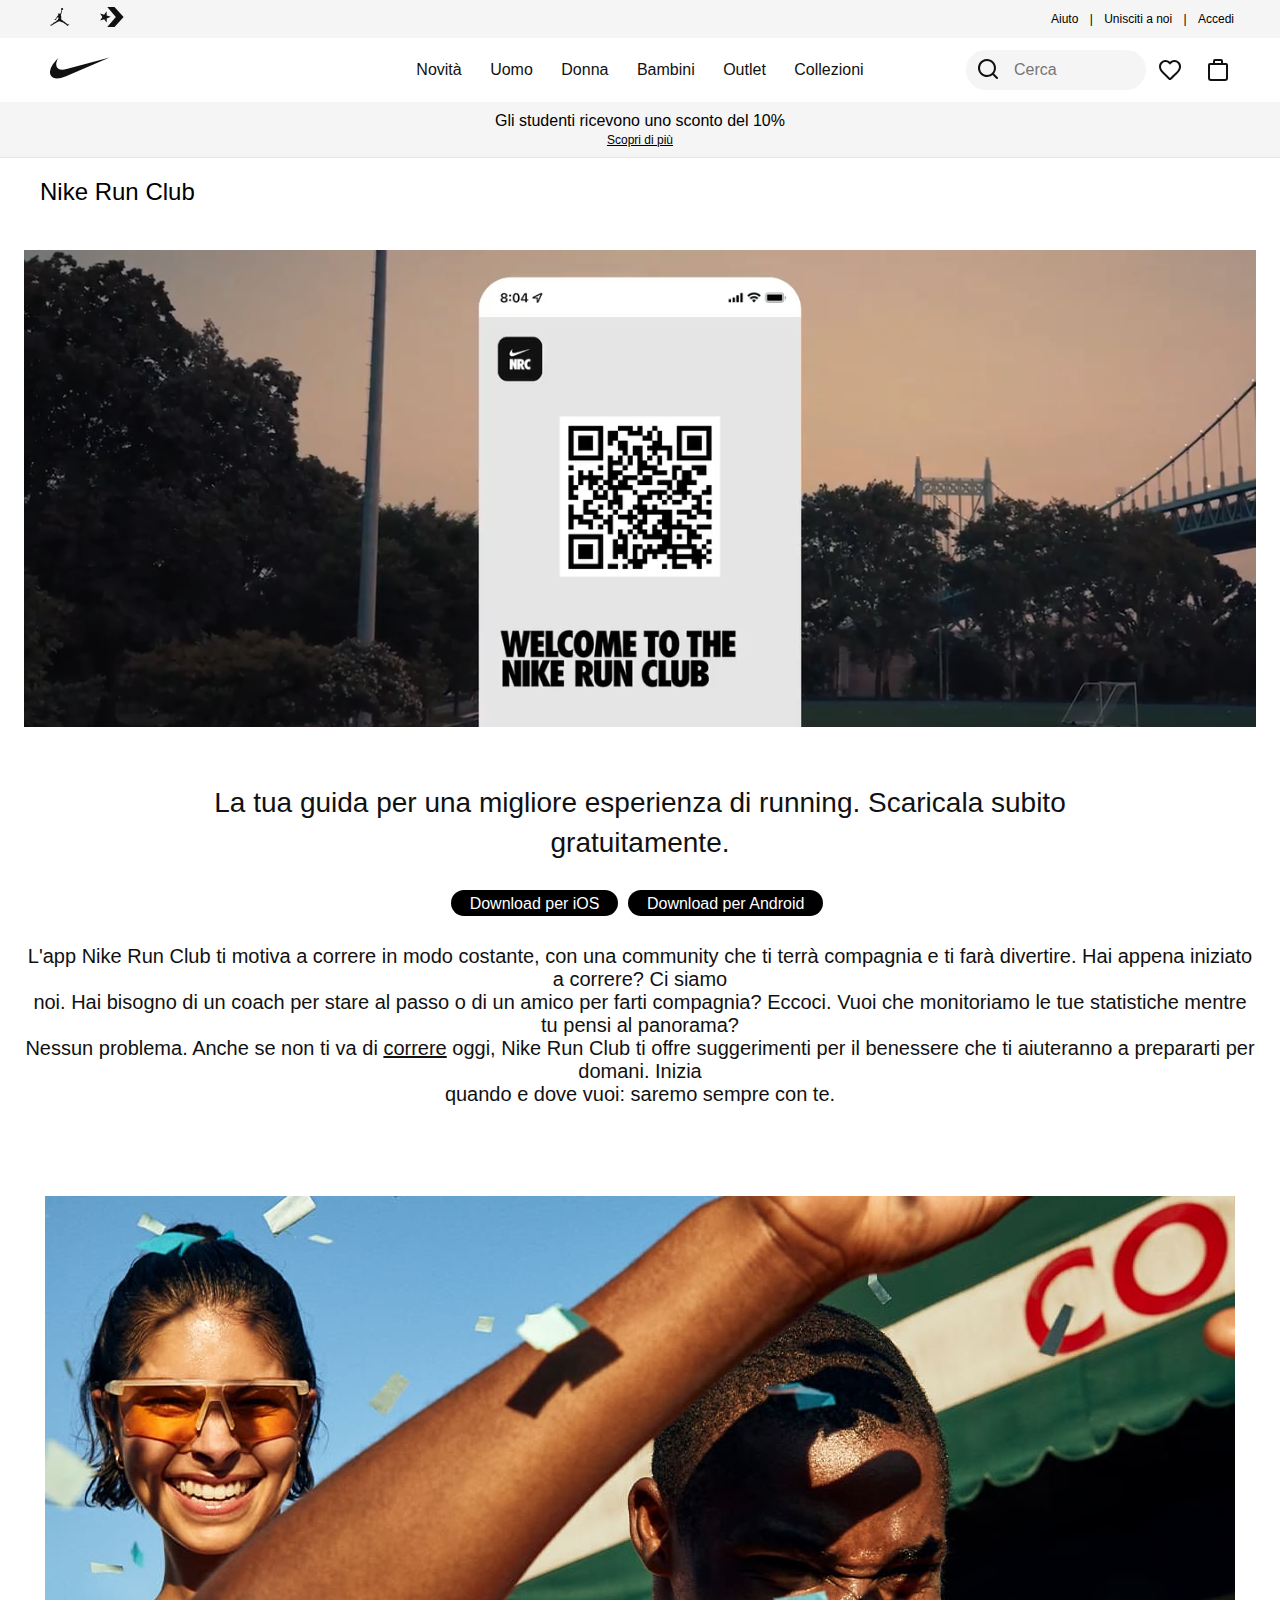
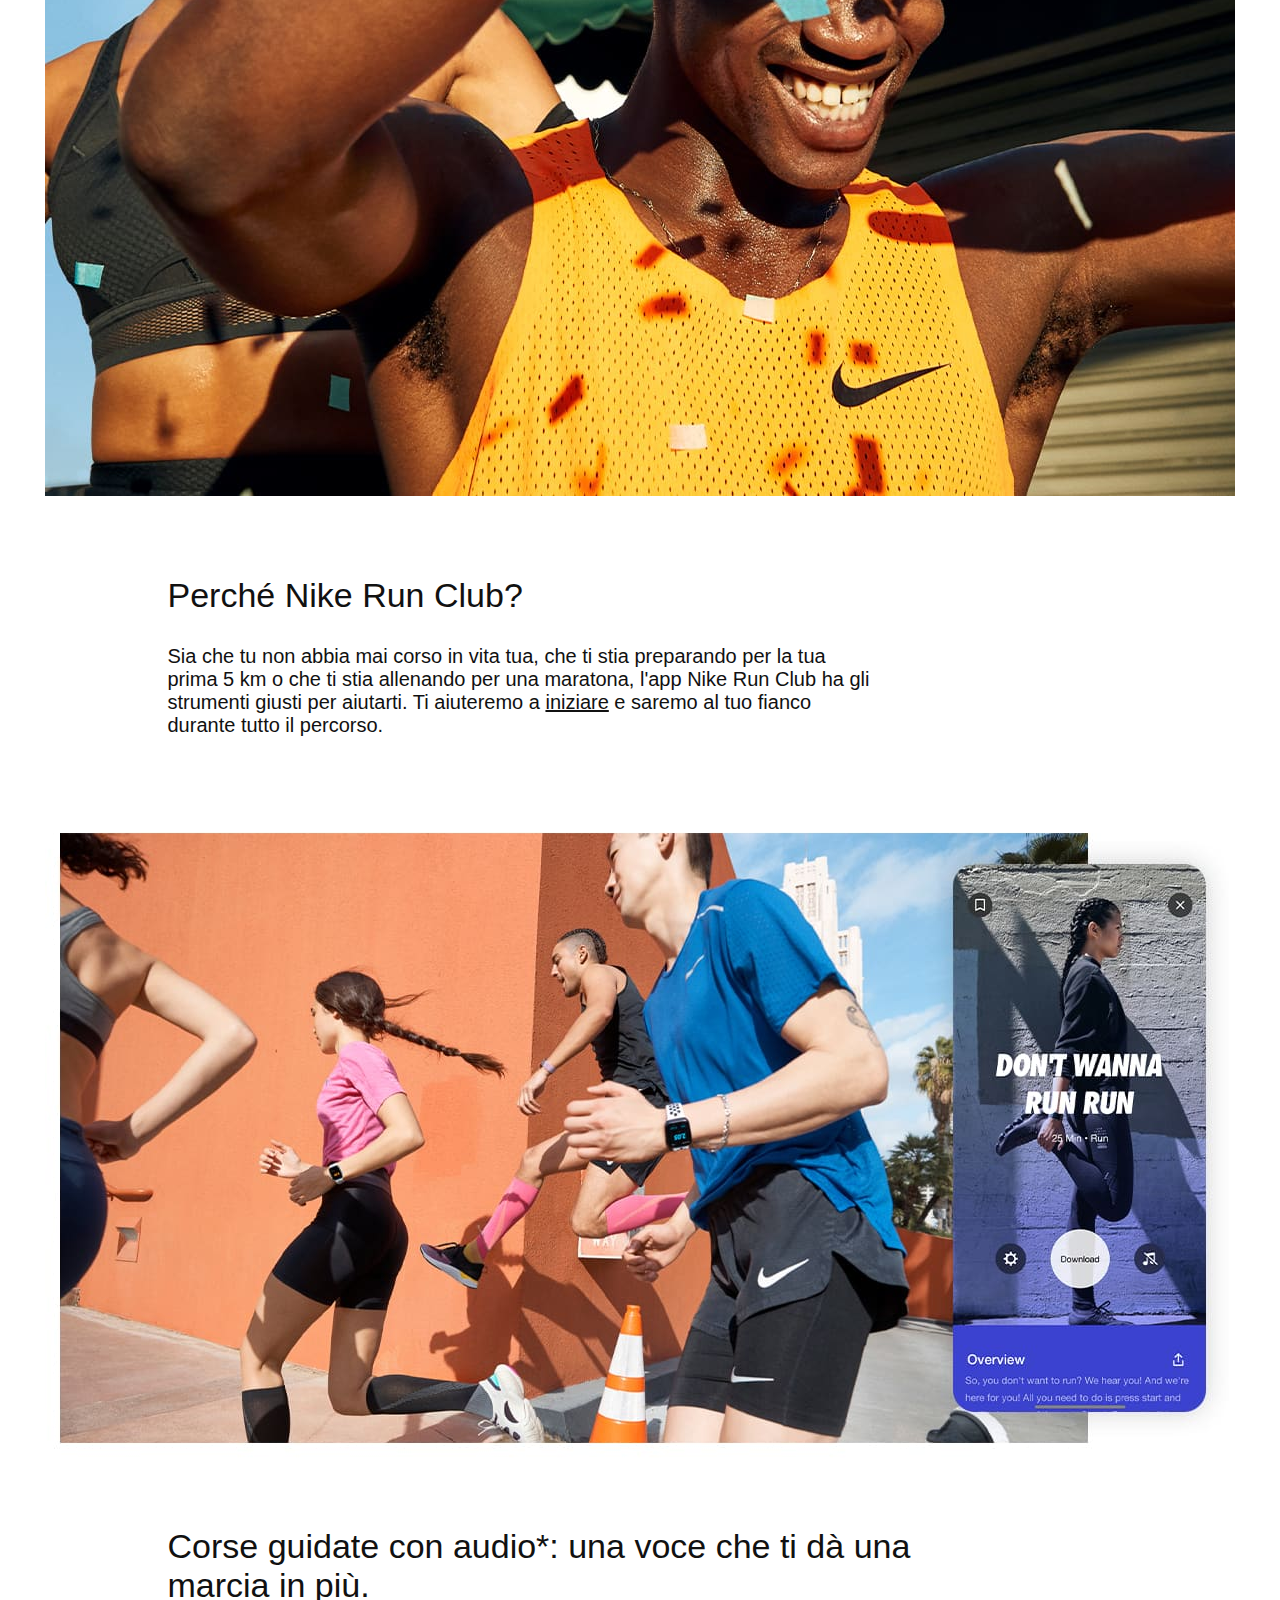
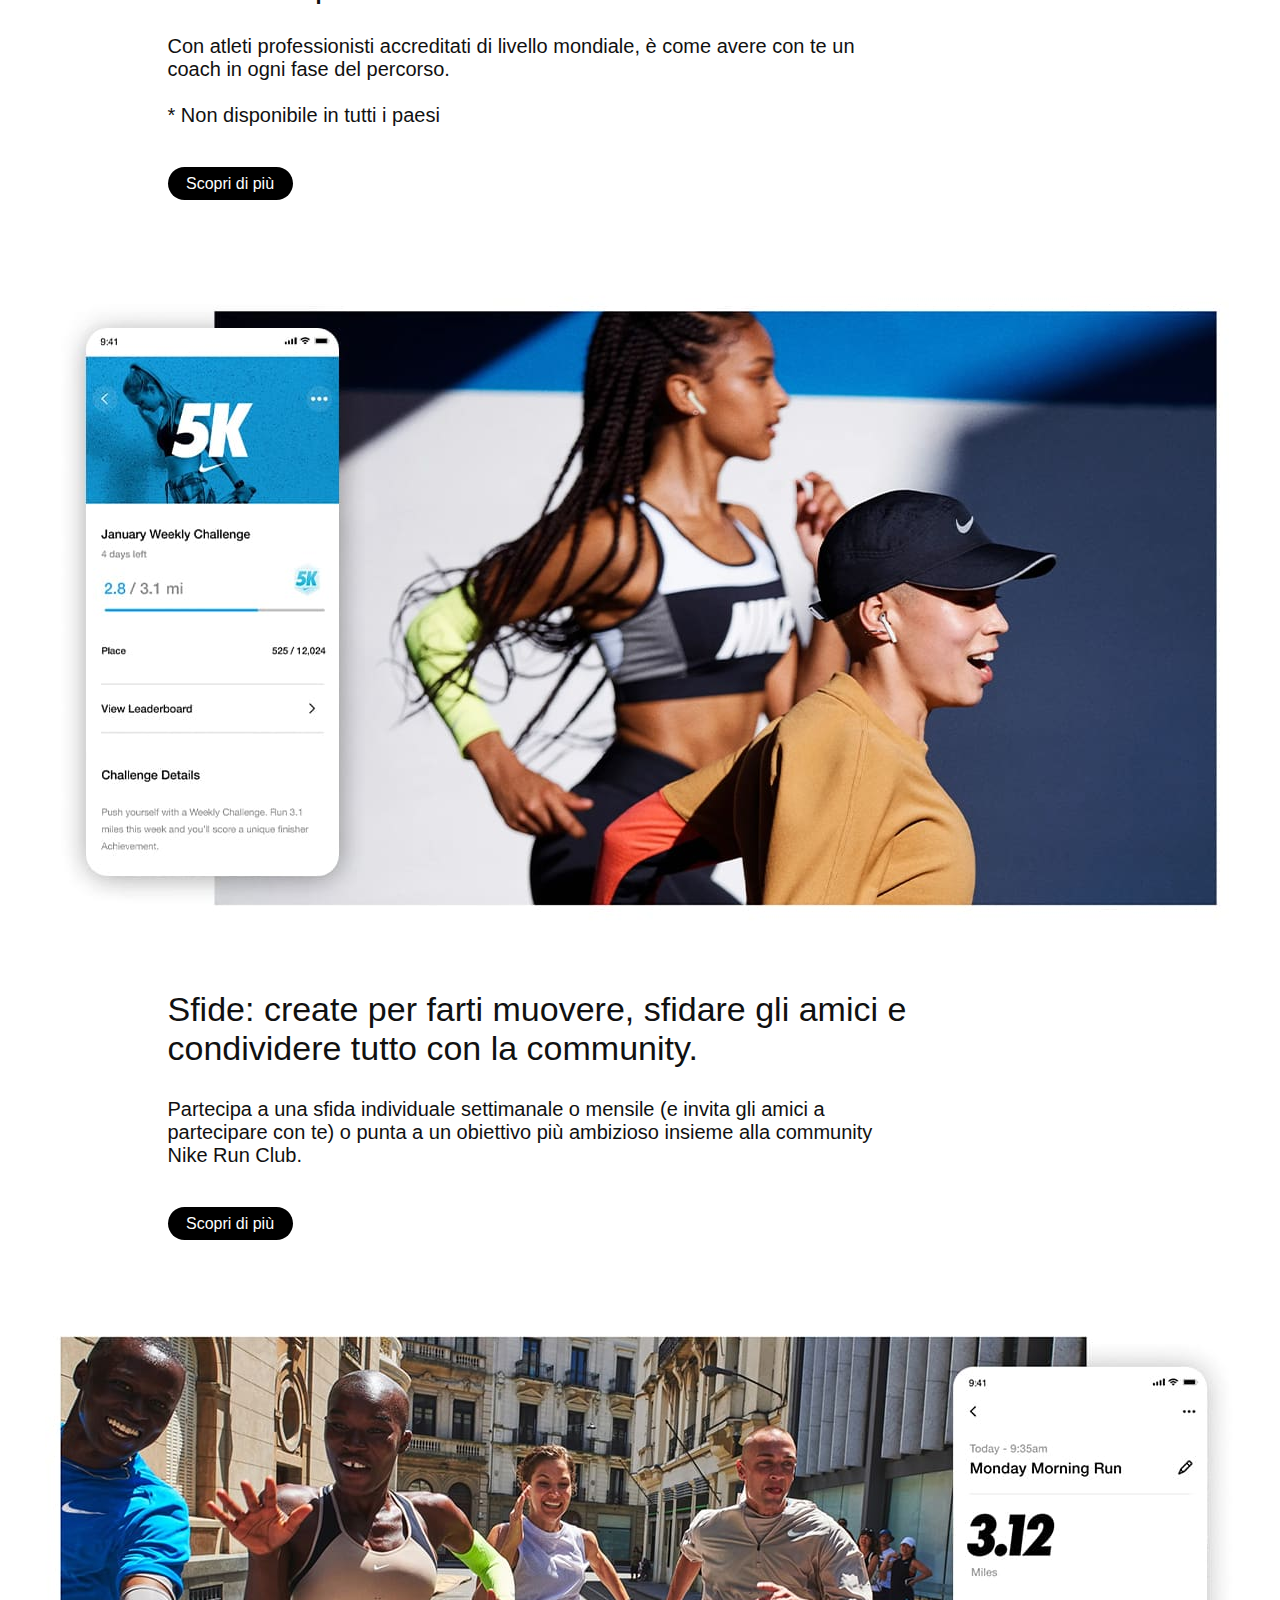
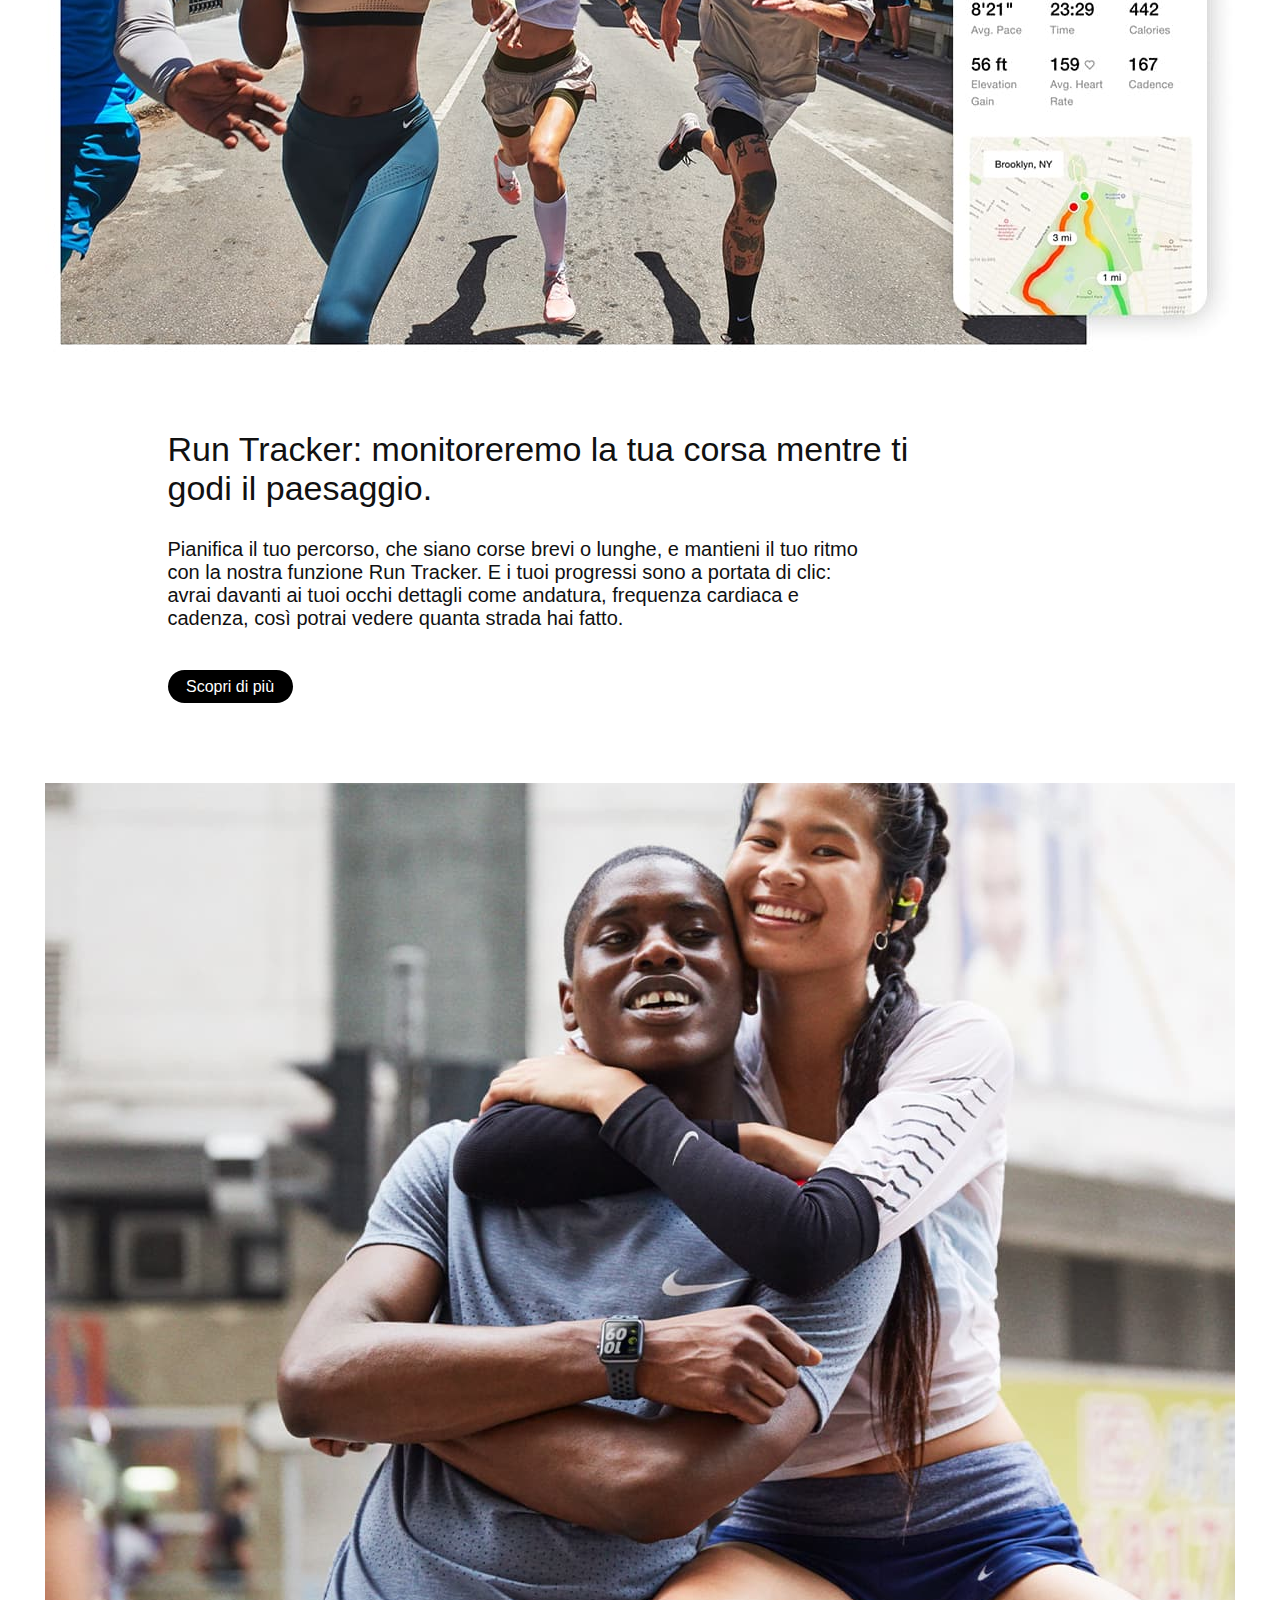
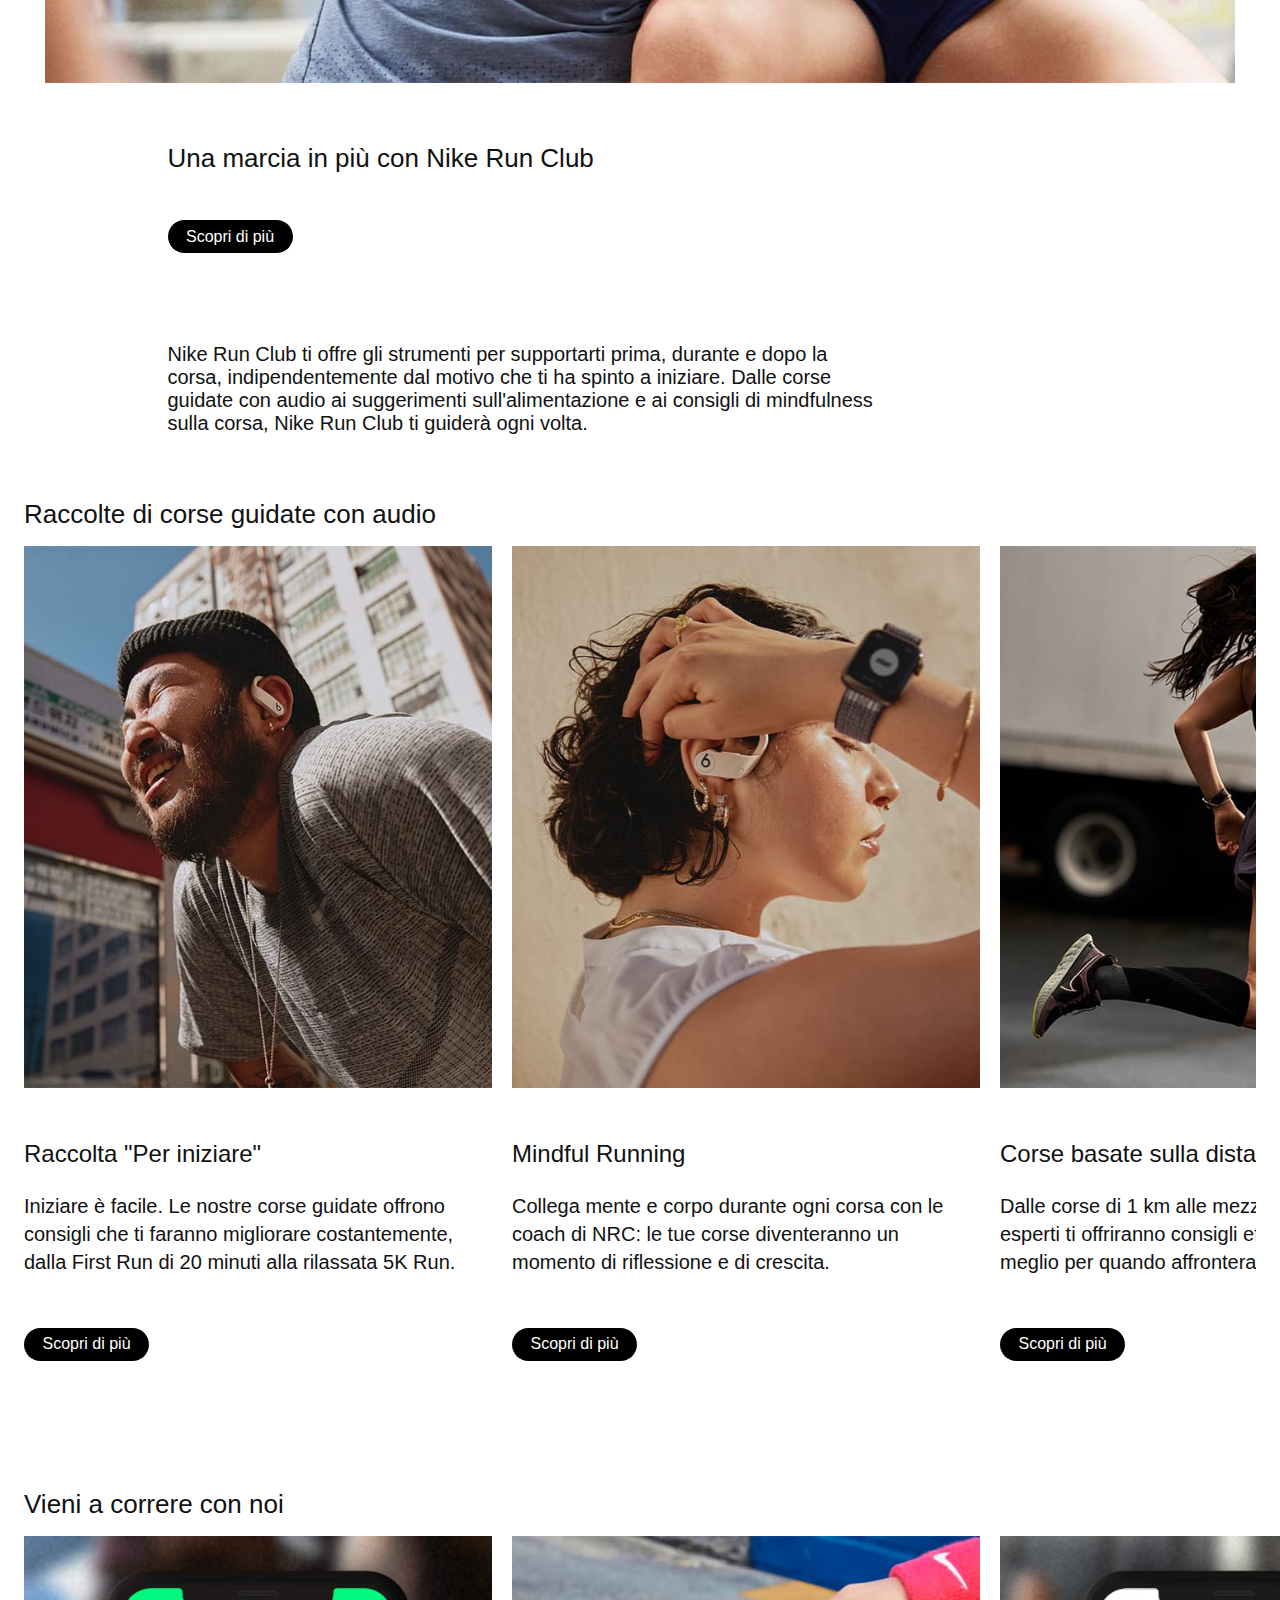
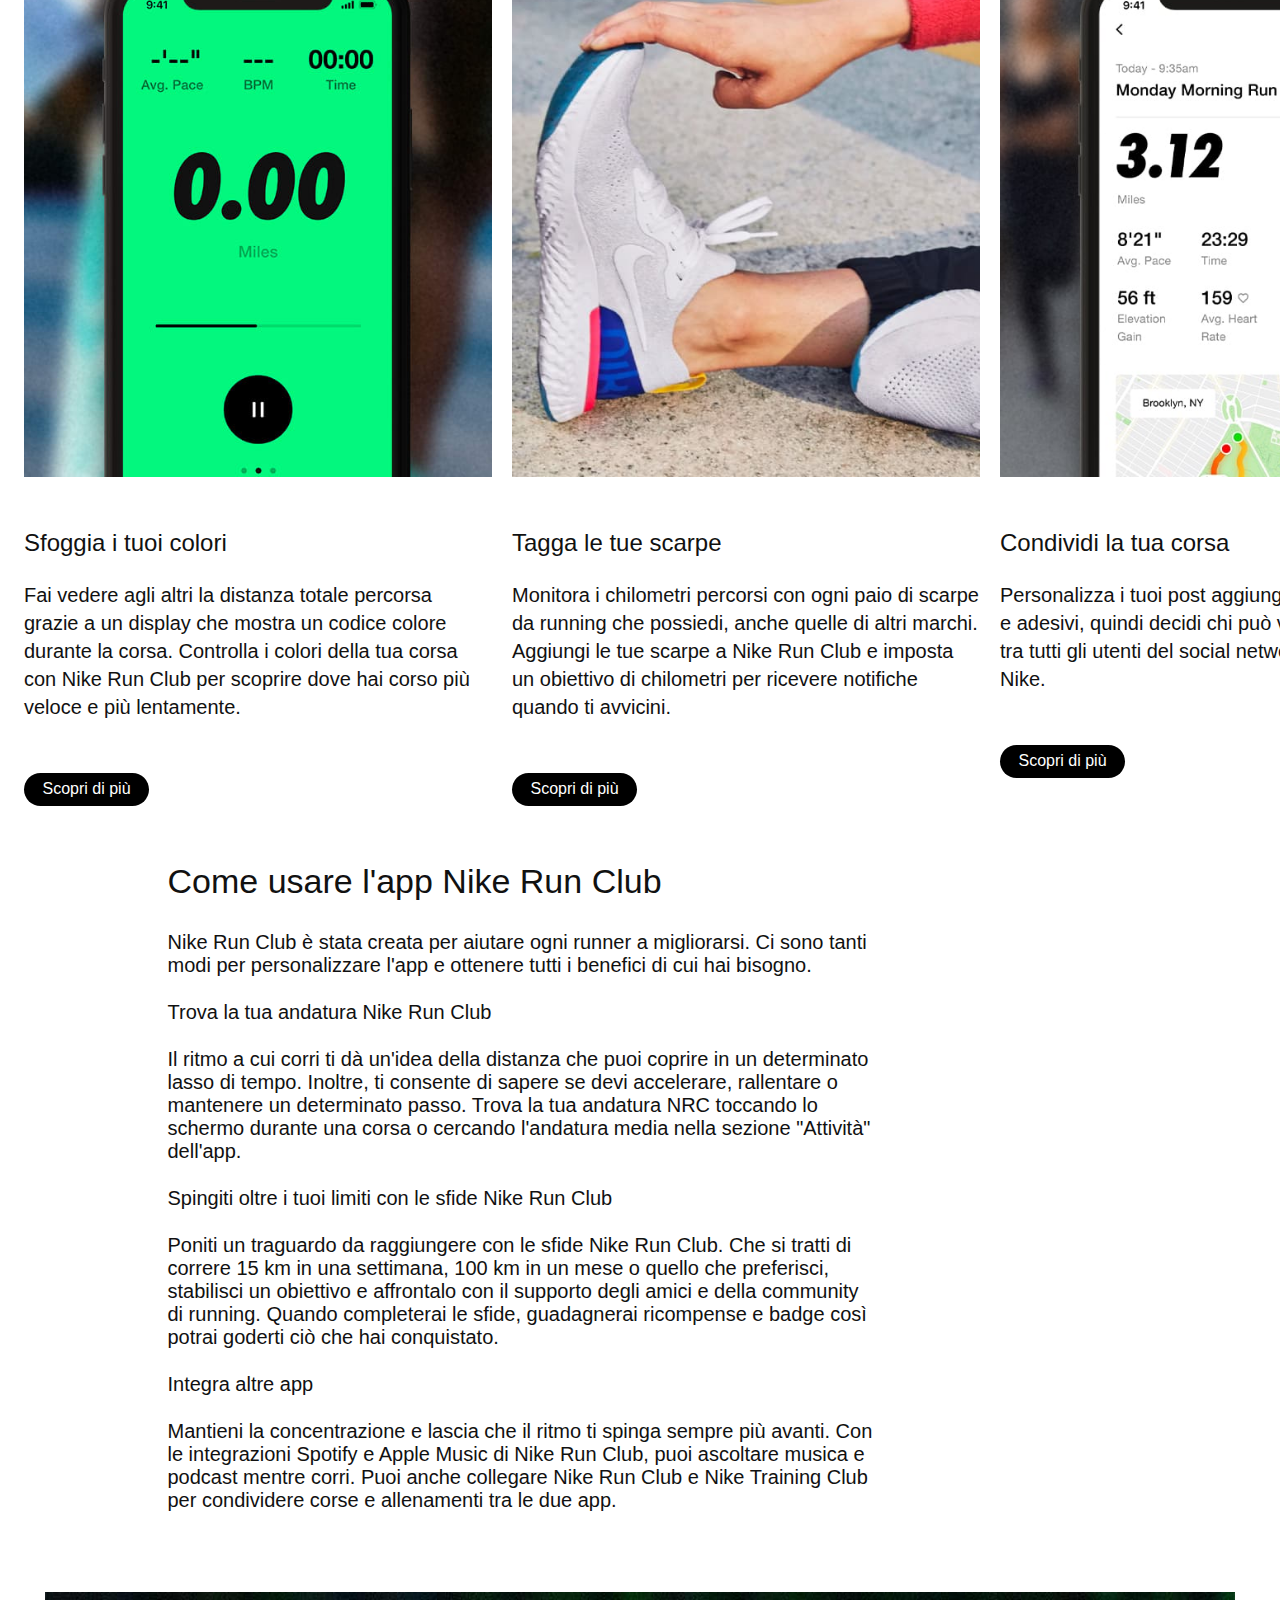
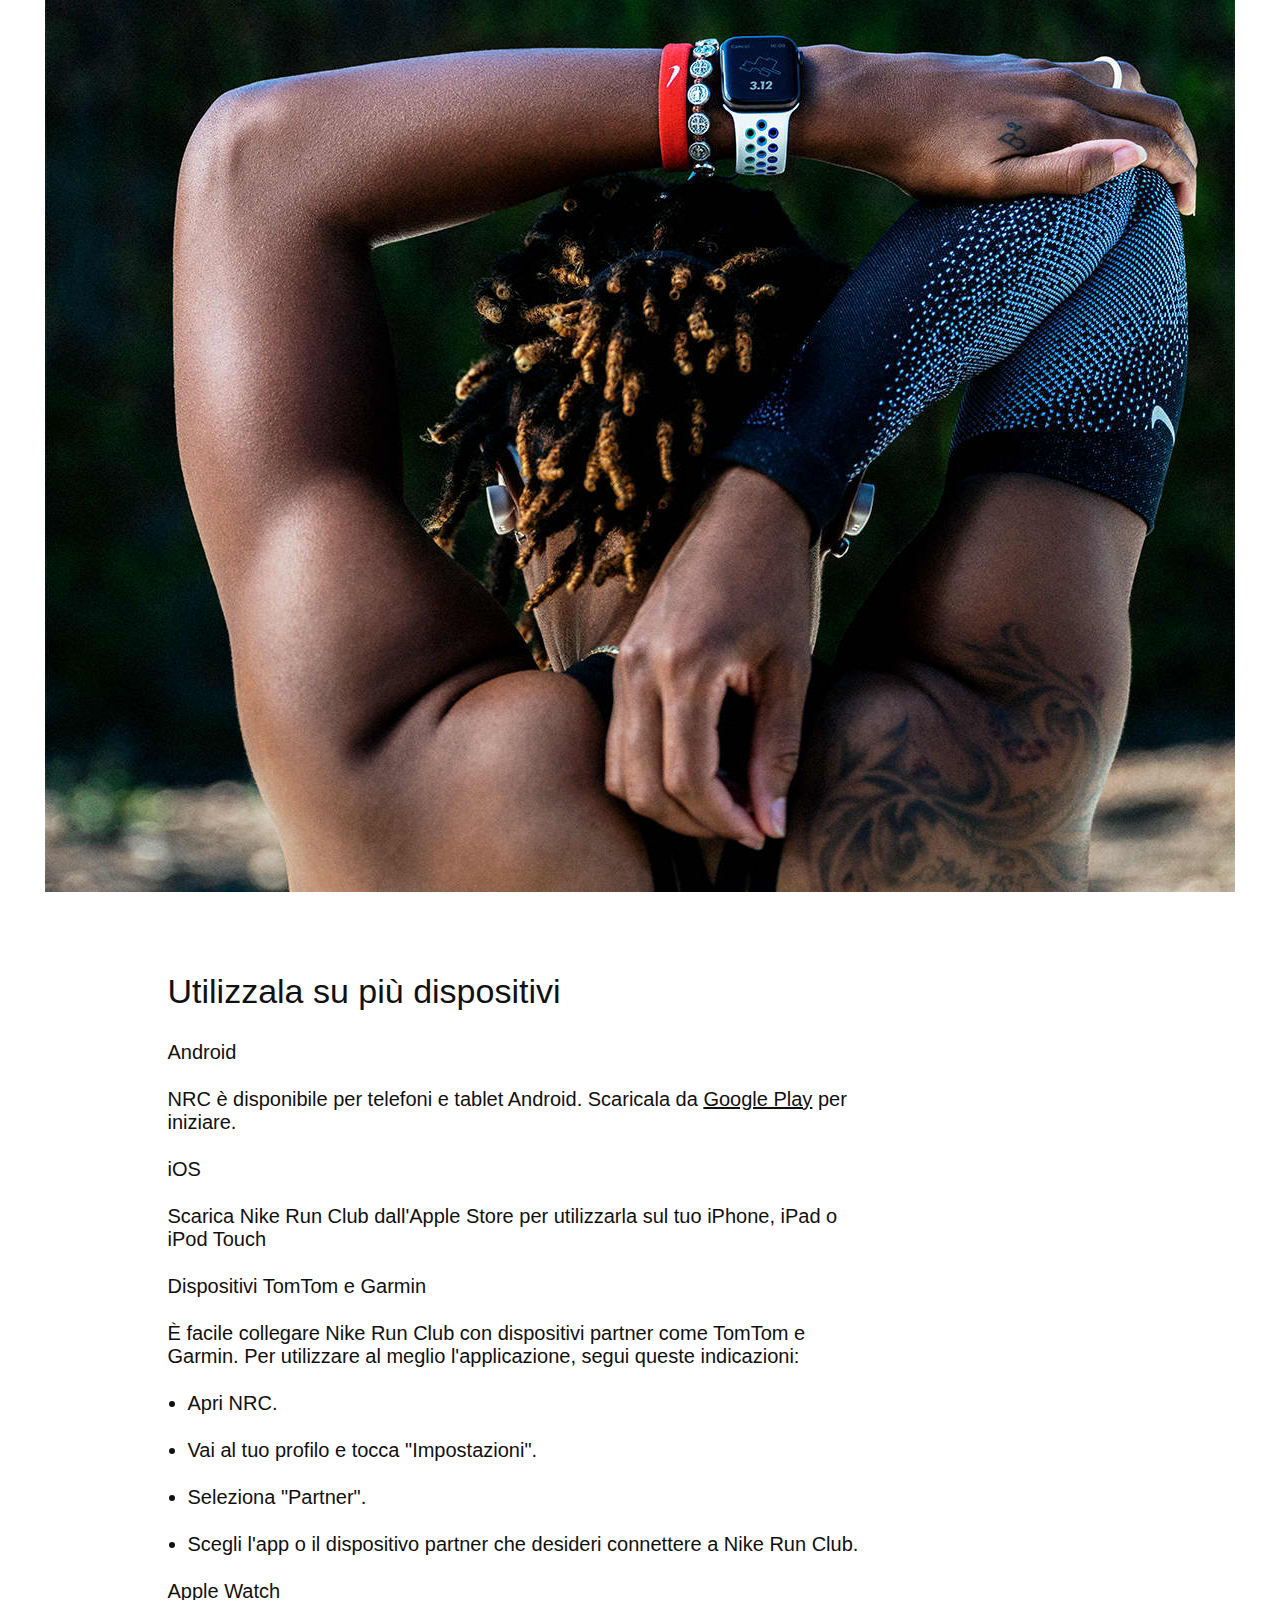
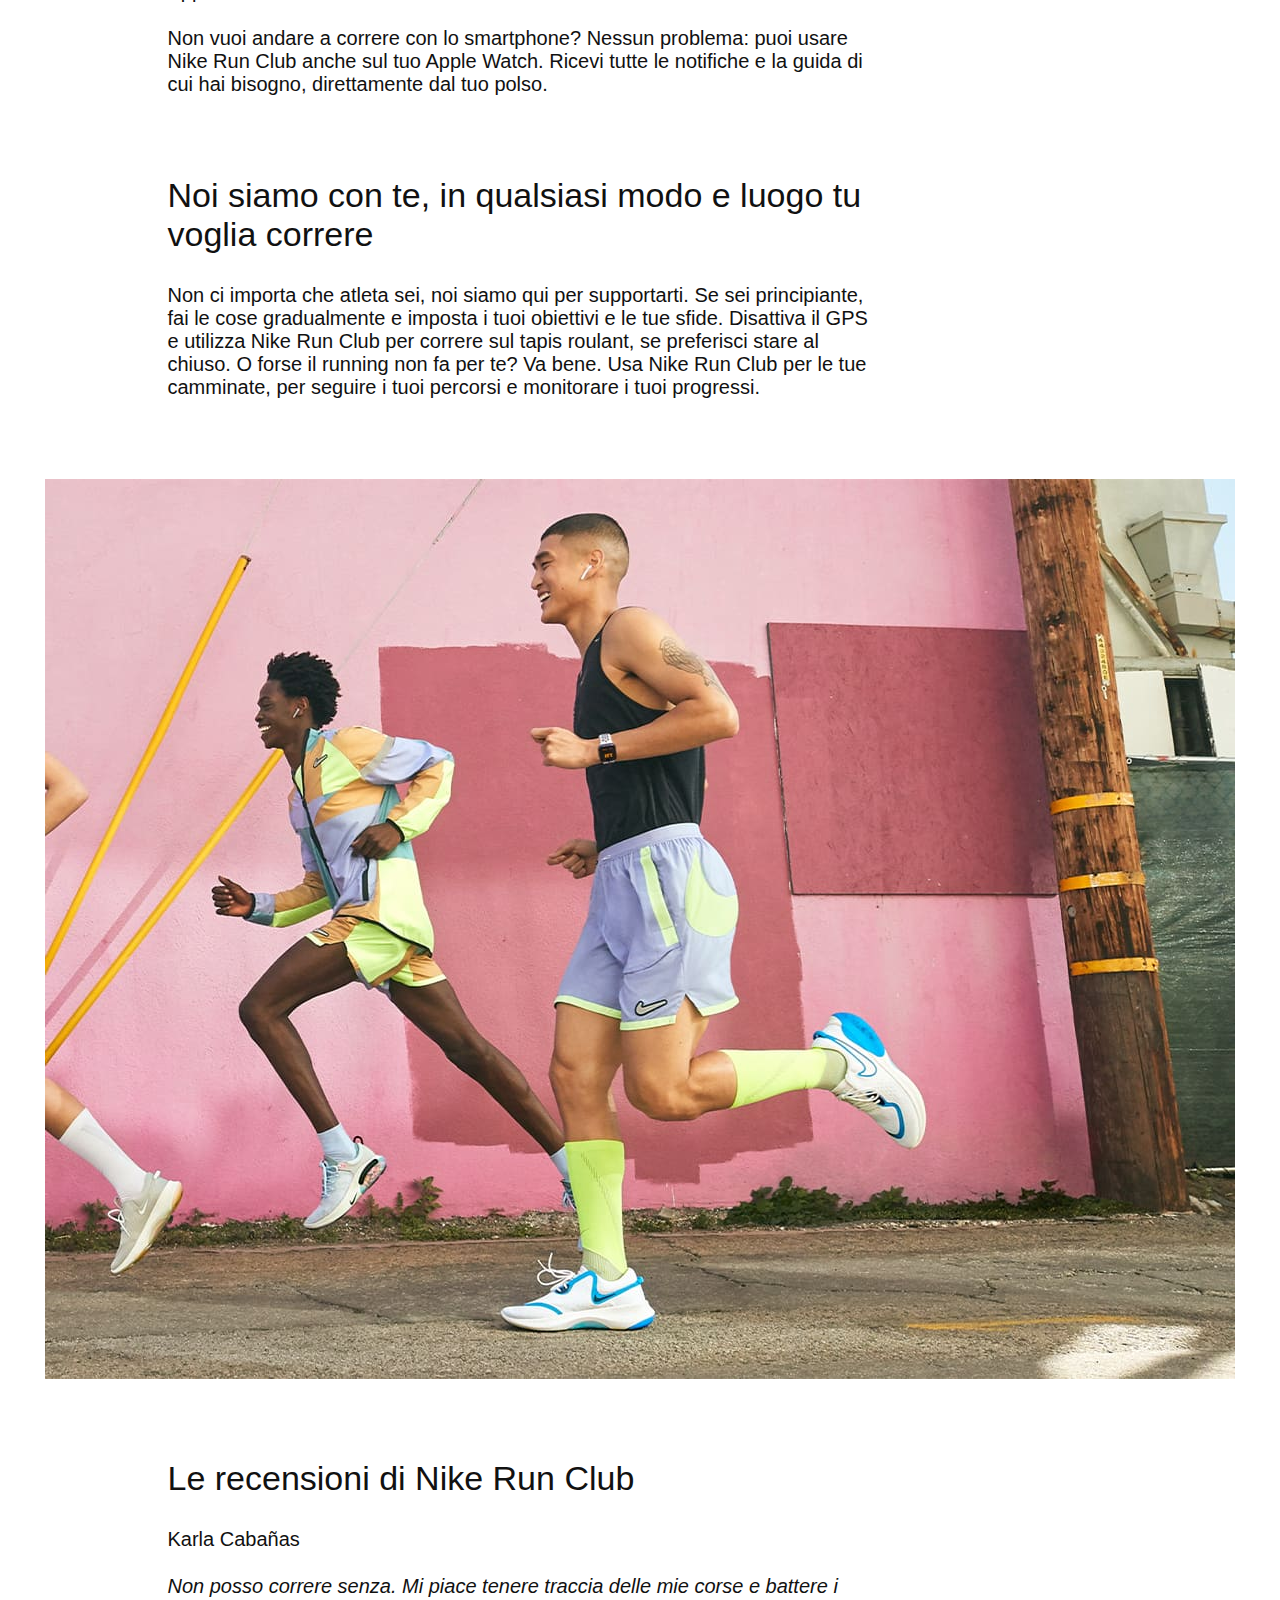
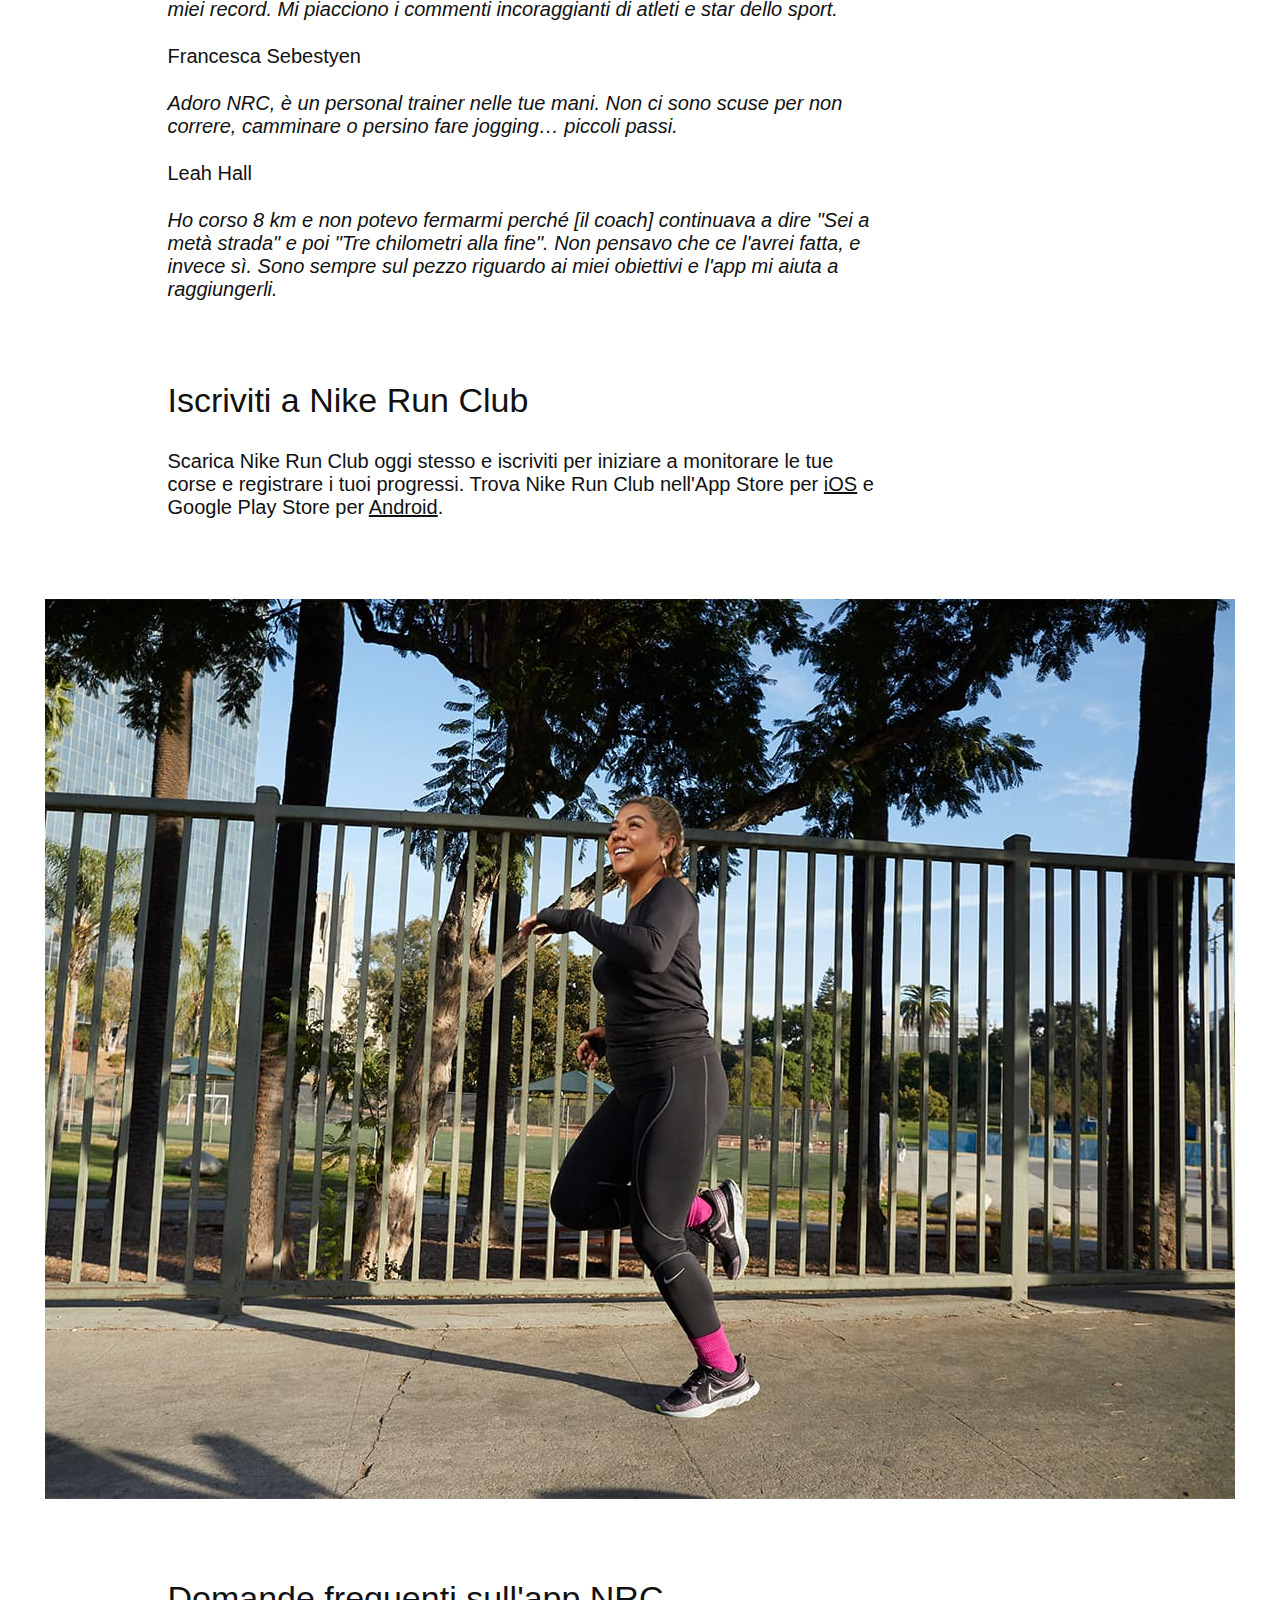
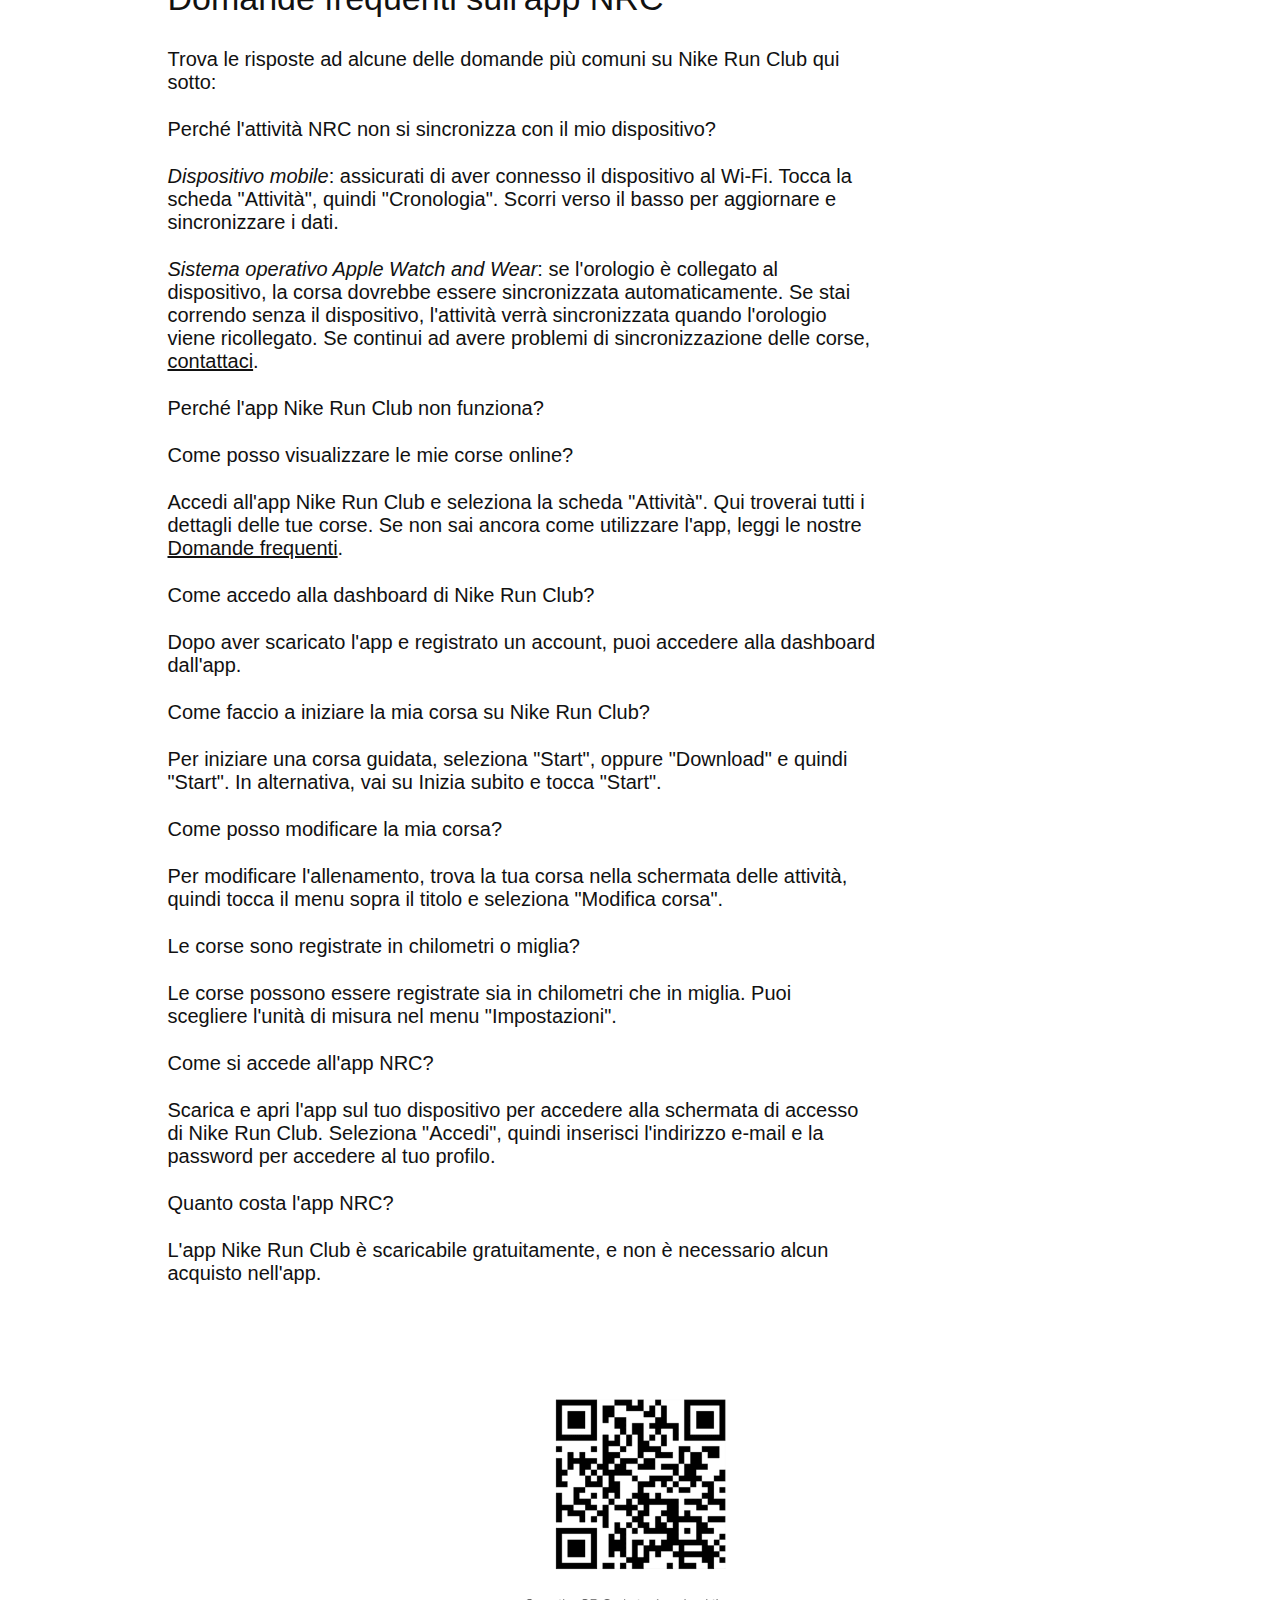
==== commit 9c8f6b46: "linked pages" ====
--- a/nrc/index.html
+++ b/nrc/index.html
@@ -123,7 +123,7 @@
                             </ul>
                         </div>
                     </div>
-                    <li class="link-men"><a href="#">Uomo</a></li>
+                    <li class="link-men"><a href="../Nike-uomo/nike-uomo.html">Uomo</a></li>
                     <div class="nav-center-menu men">
                         <div class="nav-center-menu col-1">
                             <h4>In evidenza</h4>
@@ -787,7 +787,7 @@
 
     <div class="footer-col3">
         <ul><h4><a href="#">Informazioni su Nike</a></h4>
-            <li><a href="#">News</a></li>
+            <li><a href="../news/news.html">News</a></li>
             <li><a href="#">Lavora con noi</a></li>
             <li><a href="#">Investitori</a></li>
             <li><a href="#">Sostenibilità</a></li>
@@ -796,8 +796,8 @@
 
     <div class="footer-col4">
         <ul><h4><a href="#">Le App Nike</a></h4>
-            <li><a href="#">Nike Run Club</a></li>
-            <li><a href="#">Nike Training Club</a></li>
+            <li><a href="../nrc/index.html">Nike Run Club</a></li>
+            <li><a href="../NTC/ntc.html">Nike Training Club</a></li>
         </ul>
     </div>
 </div>
